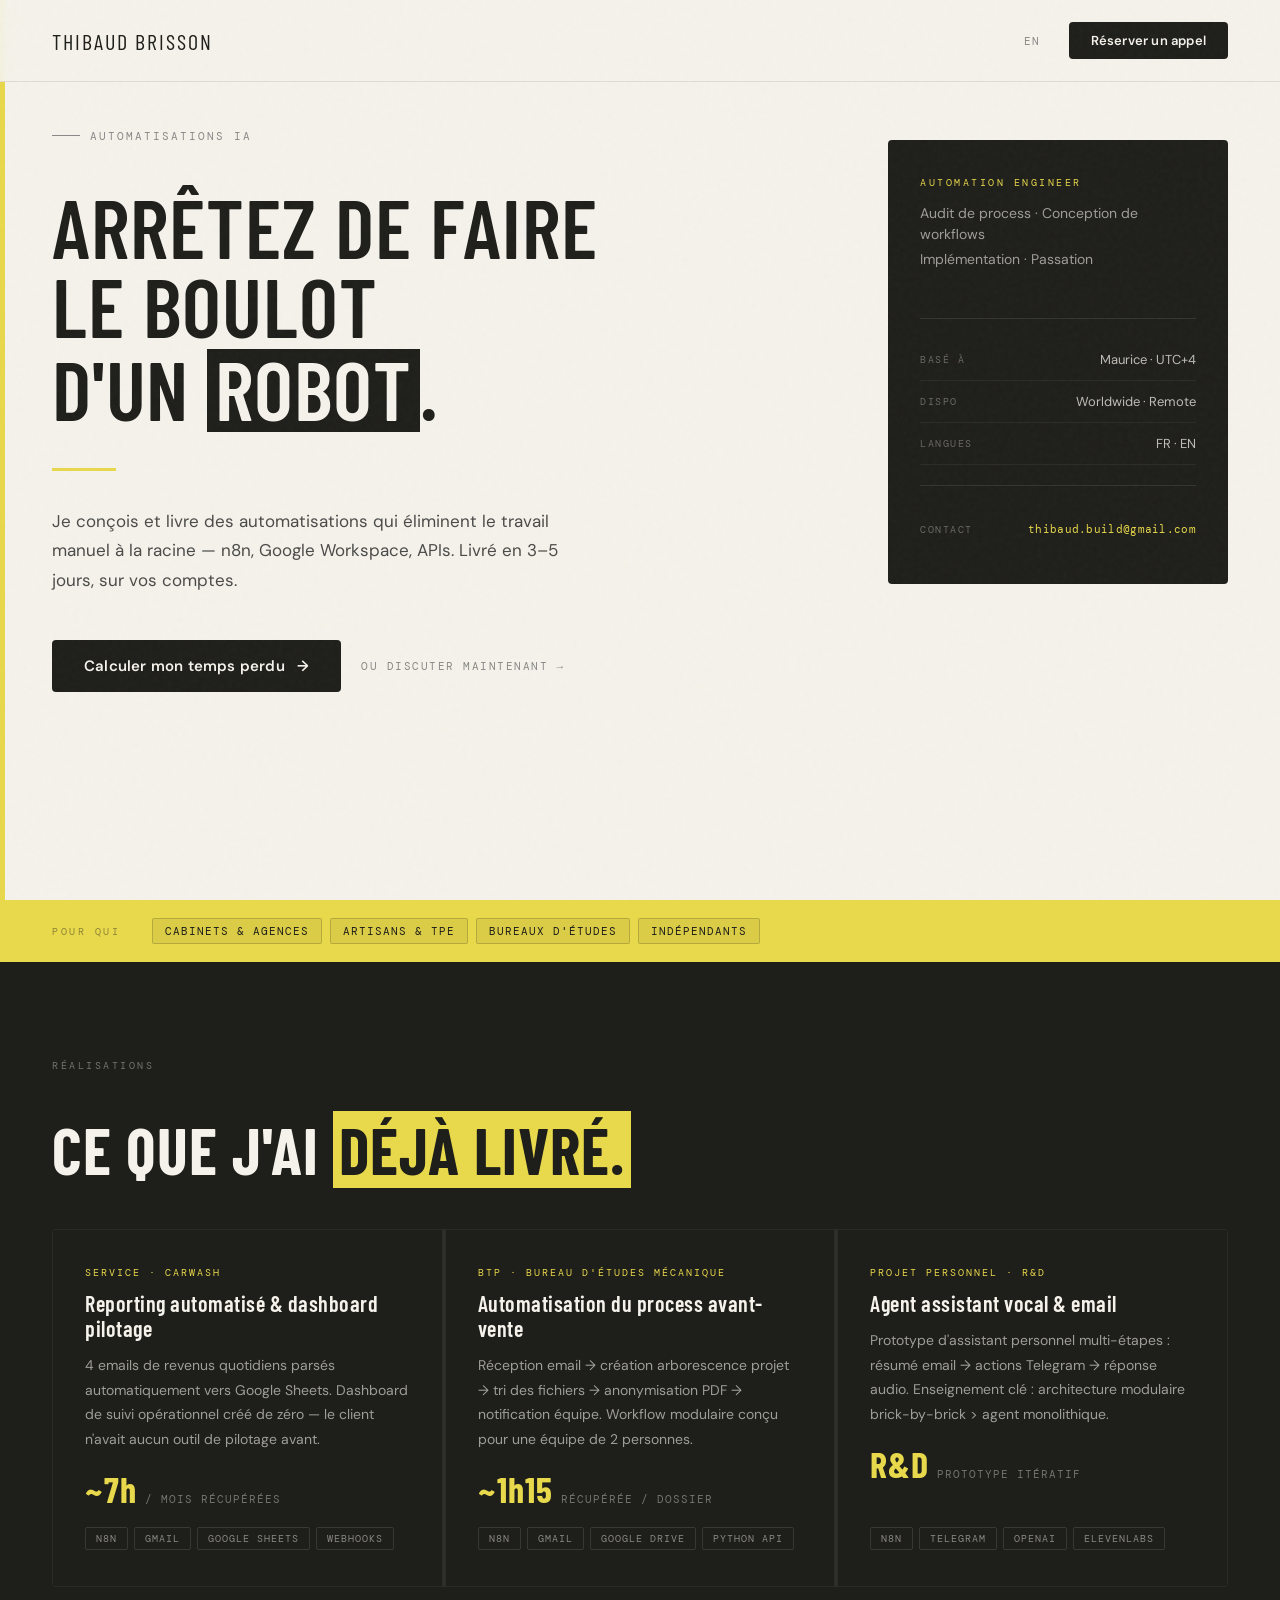
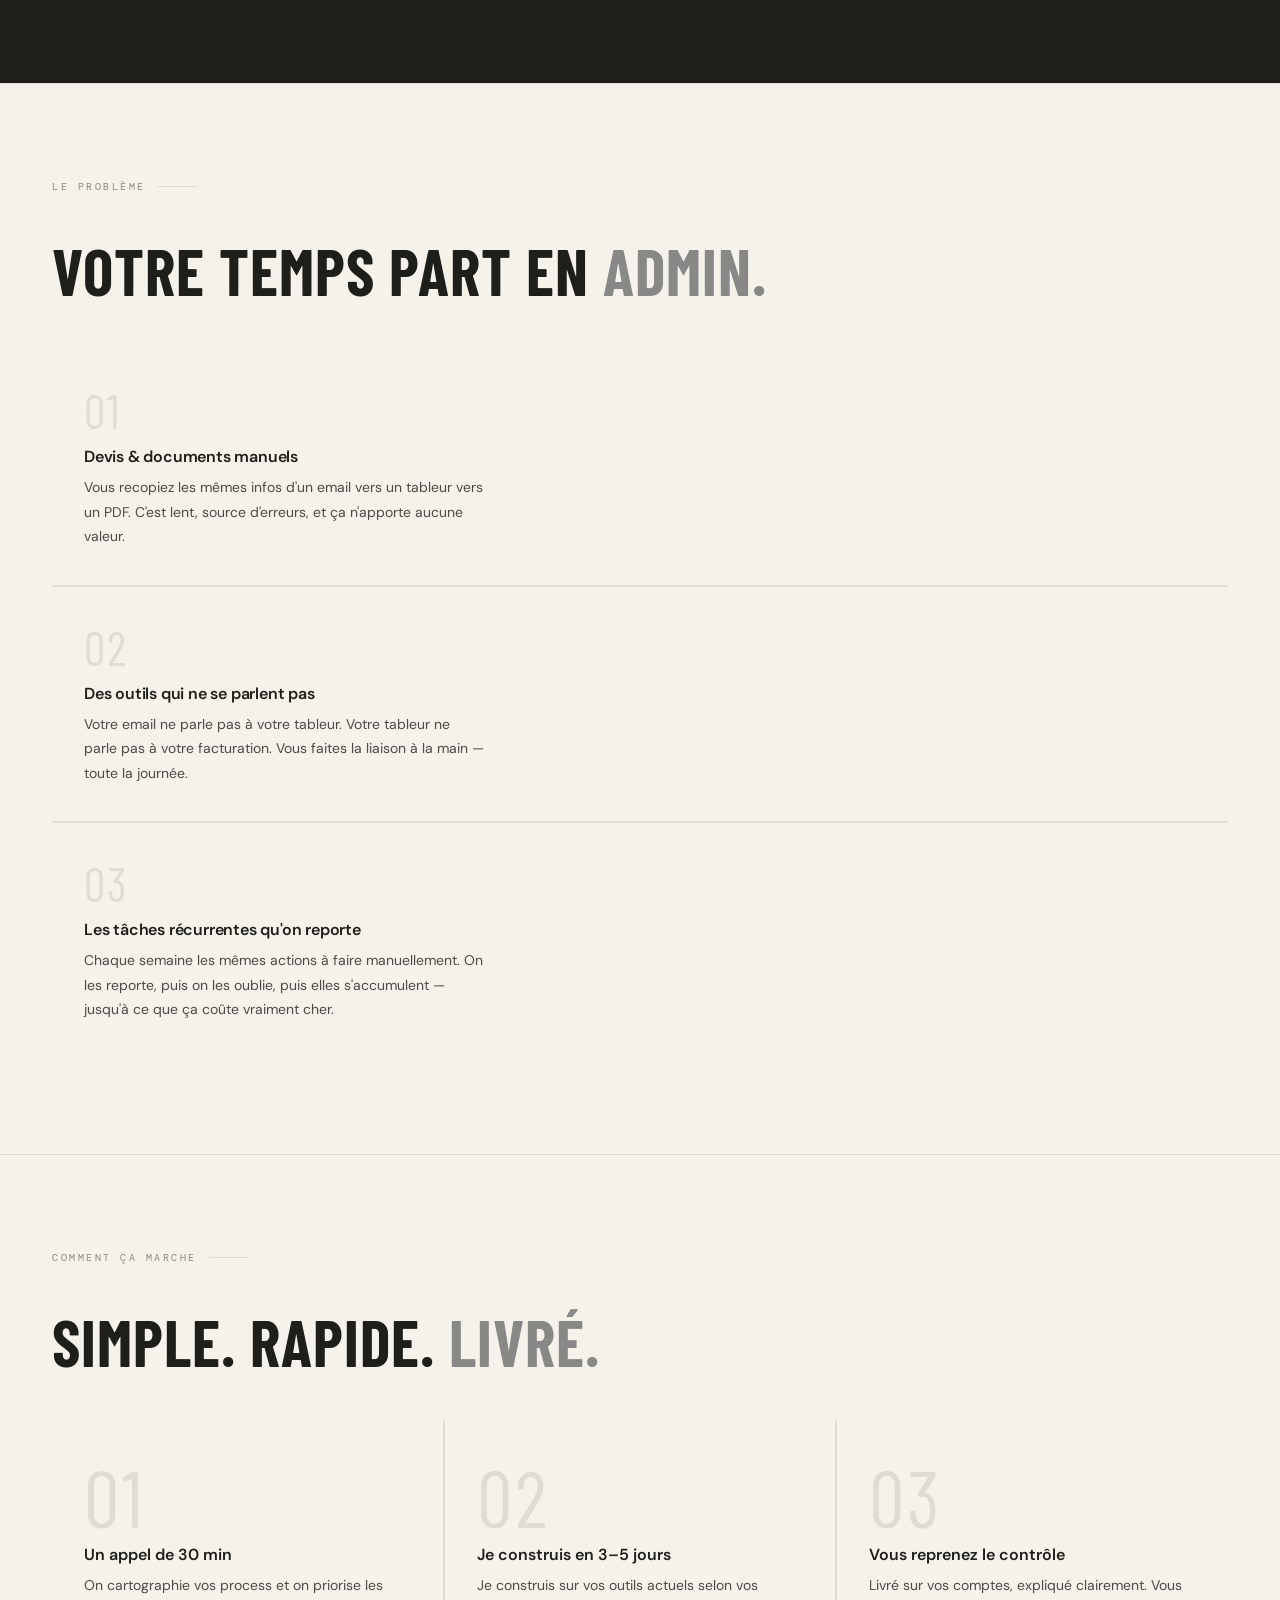
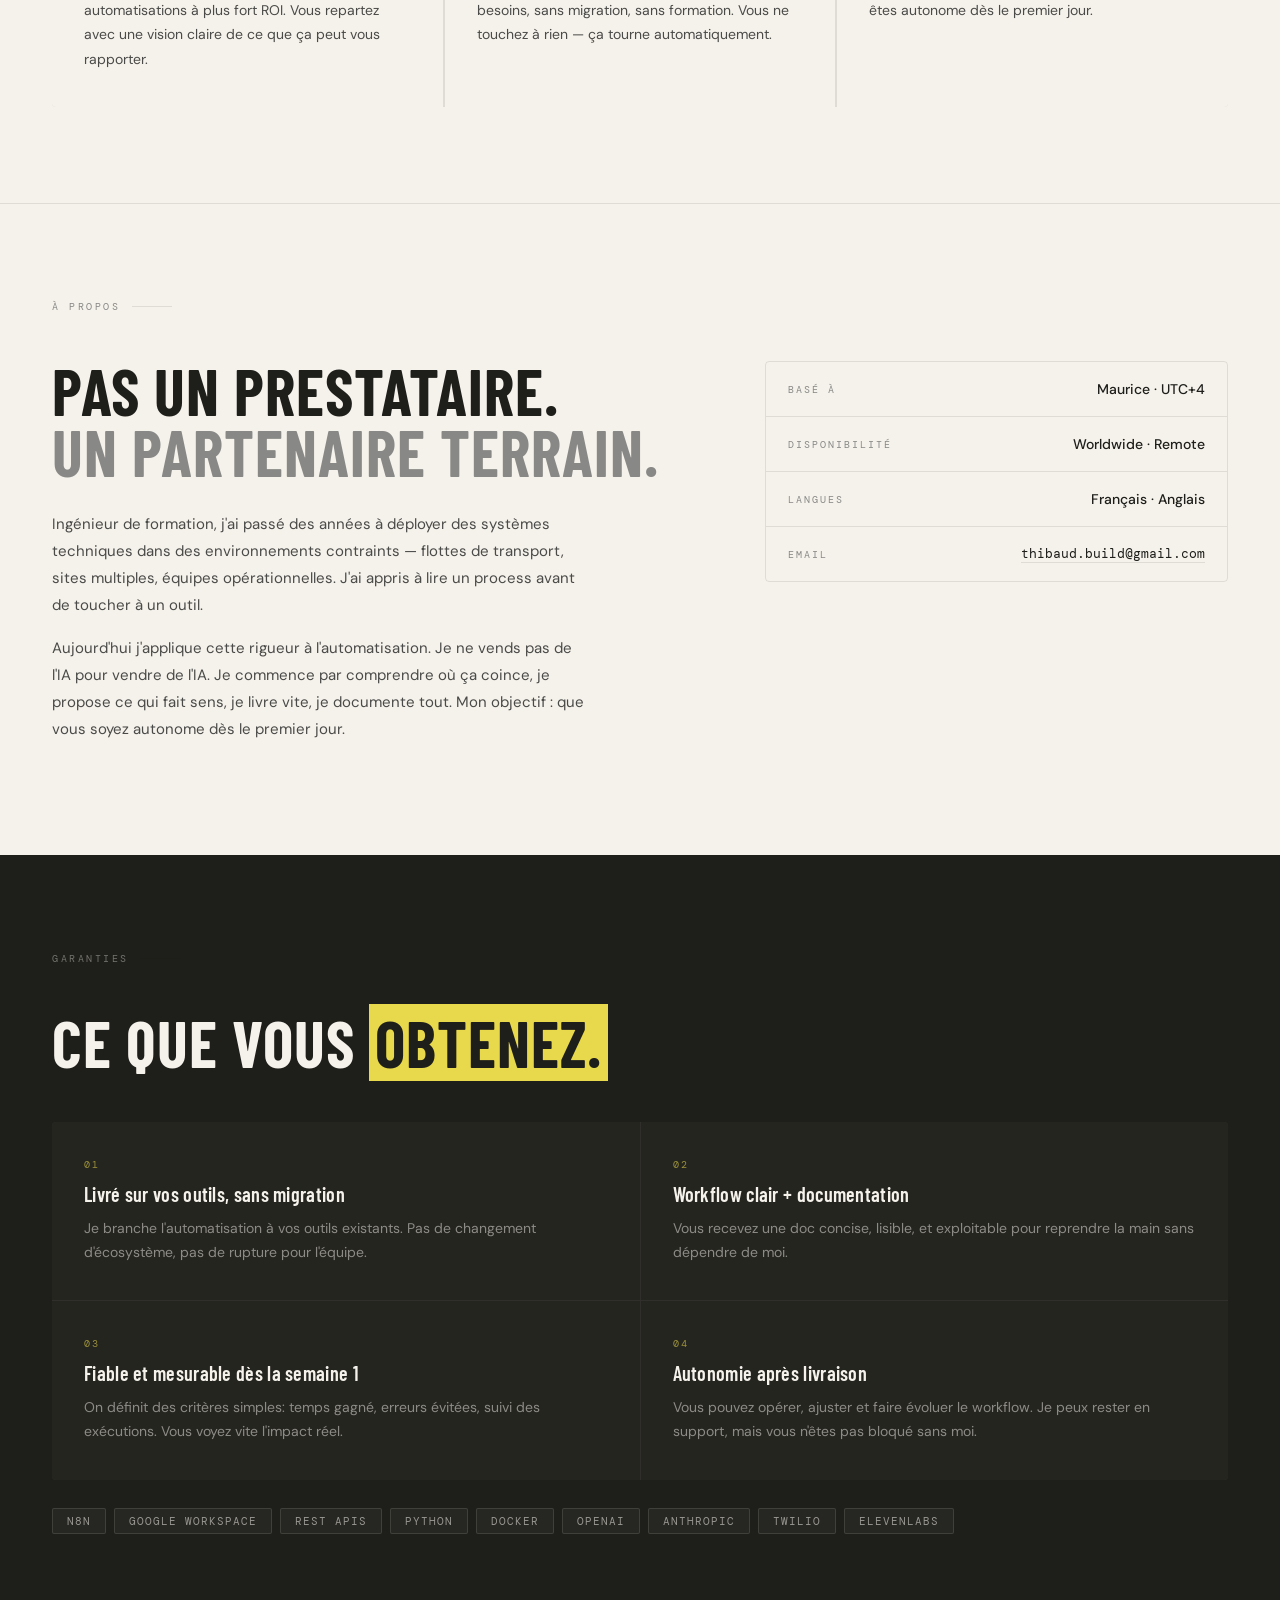
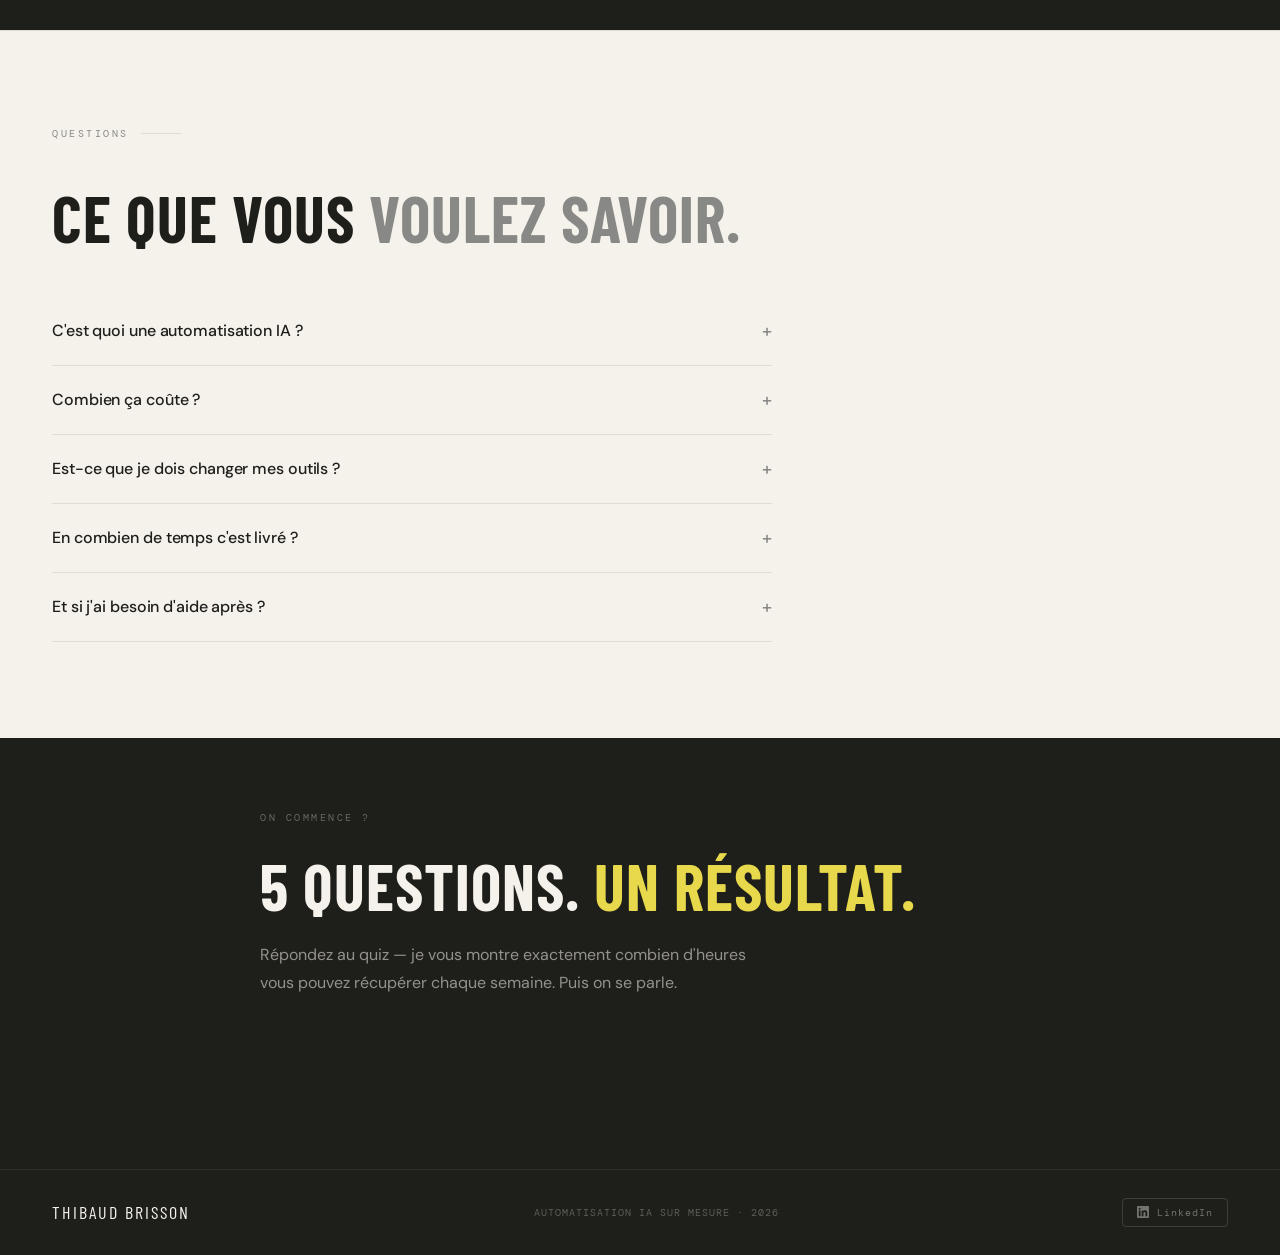
==== index.html @ d22072c7 "Add files via upload" ====
<!DOCTYPE html>
<html lang="fr">
<head>
<meta charset="UTF-8">
<meta name="viewport" content="width=device-width, initial-scale=1.0">
<title>Thibaud Brisson — Automatisation IA sur mesure</title>
<link rel="preconnect" href="https://fonts.googleapis.com">
<link rel="preconnect" href="https://fonts.gstatic.com" crossorigin>
<link href="https://fonts.googleapis.com/css2?family=Barlow+Condensed:wght@400;500;600;700;800;900&family=DM+Sans:wght@300;400;500;600&family=DM+Mono:wght@400;500&display=swap" rel="stylesheet">
<link rel="icon" type="image/svg+xml" href="data:image/svg+xml,<svg xmlns='http://www.w3.org/2000/svg' viewBox='0 0 32 32'><rect width='32' height='32' fill='%231e1e1a'/><text x='50%' y='50%' font-family='serif' font-size='13' font-weight='700' fill='%23F5F2EB' text-anchor='middle' dominant-baseline='central'>TB</text></svg>">
<link rel="stylesheet" href="styles.css">
</head>
<body>

<!-- NAV -->
<nav>
  <div class="logo">THIBAUD BRISSON</div>
  <div class="nav-right">
    <button class="lang-btn" id="langBtn" aria-label="Switch language">EN</button>
    <button class="nav-cta" id="navCta" aria-label="Réserver un appel" data-fr="Réserver un appel" data-en="Book a call">Réserver un appel</button>
  </div>
</nav>

<!-- HERO -->
<div class="hero-section">
<div class="b-bar"></div>
<section class="hero">
  <!-- Bauhaus background deco -->
  <img src="assets/handshake.png" alt="" class="handshake-deco" loading="eager" decoding="async" aria-hidden="true">


  <div class="hero-left">
    <div class="hero-tag">
      <span class="tag-line"></span>
      <span data-fr="Automatisations IA" data-en="AI Automation">Automatisations IA</span>
    </div>

    <div class="hero-headline-wrap">
      <h1 id="mainHeadline">
        <span class="hl-fr">ARRÊTEZ DE FAIRE<br>LE BOULOT<br>D'UN <span class="accent-word">ROBOT</span>.</span>
        <span class="hl-en" style="display:none">STOP DOING WHAT<br>A <span class="accent-word">ROBOT</span><br>CAN DO.</span>
      </h1>
    </div>

    <div class="hero-divider"></div>

    <p class="hero-sub" data-fr="Je conçois et livre des automatisations qui éliminent le travail manuel à la racine — n8n, Google Workspace, APIs. Livré en 3–5 jours, sur vos comptes." data-en="I design and ship automations that eliminate manual work at its root — n8n, Google Workspace, APIs. Delivered in 3–5 days, on your accounts.">
      Je conçois et livre des automatisations qui éliminent le travail manuel à la racine — n8n, Google Workspace, APIs. Livré en 3–5 jours, sur vos comptes.
    </p>

    <div class="hero-actions">
      <button class="btn-primary" id="openQuiz">
        <span data-fr="Calculer mon temps perdu" data-en="Calculate my wasted time">Calculer mon temps perdu</span>
        <span class="btn-arr">→</span>
      </button>
      <a href="https://calendly.com/thibaudbn/30min" target="_blank" rel="noopener noreferrer" class="btn-ghost" data-fr="Ou discuter maintenant →" data-en="Or discuss now →">Ou discuter maintenant →</a>
    </div>
  </div>

  <!-- Hero right — identity card -->
  <div class="hero-right">
    <div class="id-card">
      <div class="id-card-top">
        <div class="id-card-role" data-fr="Automation Engineer" data-en="Automation Engineer">Automation Engineer</div>
        <div class="id-card-summary">
          <span data-fr="Audit de process · Conception de workflows" data-en="Process audits · Workflow design">Audit de process · Conception de workflows</span>
          <span data-fr="Implémentation · Passation" data-en="Implementation · Passation">Implémentation · Passation</span>
        </div>
      </div>
      <div class="id-card-divider"></div>
      <div class="id-card-row">
        <span class="id-label" data-fr="Basé à" data-en="Based in">Basé à</span>
        <span class="id-val" data-fr="Maurice · UTC+4" data-en="Mauritius · UTC+4">Maurice · UTC+4</span>
      </div>
      <div class="id-card-row">
        <span class="id-label" data-fr="Dispo" data-en="Available">Dispo</span>
        <span class="id-val" data-fr="Worldwide · Remote" data-en="Worldwide · Remote">Worldwide · Remote</span>
      </div>
      <div class="id-card-row">
        <span class="id-label" data-fr="Langues" data-en="Languages">Langues</span>
        <span class="id-val" data-fr="FR · EN" data-en="FR · EN">FR · EN</span>
      </div>
      <div class="id-card-divider"></div>
      <div class="id-card-row id-card-row--cta">
        <span class="id-label">Contact</span>
        <a href="mailto:thibaud.build@gmail.com" class="id-email">thibaud.build@gmail.com</a>
      </div>
    </div>
  </div>
</div><!-- /.hero-section -->

<div class="strip strip-yellow reveal">
  <span class="strip-label" data-fr="Pour qui" data-en="Who is this for?">Pour qui</span>
  <div class="strip-items">
    <span class="strip-pill" data-fr="Cabinets & agences" data-en="Agencies & firms">Cabinets & agences</span>
    <span class="strip-pill" data-fr="Artisans & TPE" data-en="Tradespeople & SMBs">Artisans & TPE</span>
    <span class="strip-pill" data-fr="Bureaux d'études" data-en="Engineering studios">Bureaux d'études</span>
    <span class="strip-pill" data-fr="Indépendants" data-en="Independents">Indépendants</span>
  </div>
</div>

<!-- PROJECTS / RÉALISATIONS -->
<section class="section section-dark" id="projects">
  <div class="section-inner">
    <div class="section-label reveal" data-fr="Réalisations" data-en="Case studies">Réalisations</div>
    <h2 class="reveal" data-fr="CE QUE J'AI <em>DÉJÀ LIVRÉ.</em>" data-en="WHAT I'VE <em>ALREADY SHIPPED.</em>">CE QUE J'AI <em>DÉJÀ LIVRÉ.</em></h2>
    <div class="projects-grid reveal">

      <div class="project-card">
        <div class="project-tag" data-fr="Service · Carwash" data-en="Service · Car wash">Service · Carwash</div>
        <h3 data-fr="Reporting automatisé &amp; dashboard pilotage" data-en="Automated reporting &amp; ops dashboard">Reporting automatisé &amp; dashboard pilotage</h3>
        <p data-fr="4 emails de revenus quotidiens parsés automatiquement vers Google Sheets. Dashboard de suivi opérationnel créé de zéro — le client n'avait aucun outil de pilotage avant." data-en="4 daily revenue emails auto-parsed into Google Sheets. Operational tracking dashboard built from scratch — client had zero visibility before.">4 emails de revenus quotidiens parsés automatiquement vers Google Sheets. Dashboard de suivi opérationnel créé de zéro — le client n'avait aucun outil de pilotage avant.</p>
        <div class="project-stat">
          <span class="stat-val">~7h</span>
          <span class="stat-label" data-fr="/ mois récupérées" data-en="/ month saved">/ mois récupérées</span>
        </div>
        <div class="project-tools">
          <span>n8n</span><span>Gmail</span><span>Google Sheets</span><span>Webhooks</span>
        </div>
      </div>

      <div class="project-card">
        <div class="project-tag" data-fr="BTP · Bureau d'études mécanique" data-en="Construction · Mechanical engineering firm">BTP · Bureau d'études mécanique</div>
        <h3 data-fr="Automatisation du process avant-vente" data-en="Pre-sales pipeline automation">Automatisation du process avant-vente</h3>
        <p data-fr="Réception email → création arborescence projet → tri des fichiers → anonymisation PDF → notification équipe. Workflow modulaire conçu pour une équipe de 2 personnes." data-en="Email intake → project folder creation → file sorting → PDF anonymization → team notification. Modular workflow designed for a 2-person team.">Réception email → création arborescence projet → tri des fichiers → anonymisation PDF → notification équipe. Workflow modulaire conçu pour une équipe de 2 personnes.</p>
        <div class="project-stat">
          <span class="stat-val">~1h15</span>
          <span class="stat-label" data-fr="récupérée / dossier" data-en="saved / project file">récupérée / dossier</span>
        </div>
        <div class="project-tools">
          <span>n8n</span><span>Gmail</span><span>Google Drive</span><span>Python API</span>
        </div>
      </div>

      <div class="project-card">
        <div class="project-tag" data-fr="Projet personnel · R&D" data-en="Personal project · R&D">Projet personnel · R&D</div>
        <h3 data-fr="Agent assistant vocal &amp; email" data-en="Voice &amp; email assistant agent">Agent assistant vocal &amp; email</h3>
        <p data-fr="Prototype d'assistant personnel multi-étapes : résumé email → actions Telegram → réponse audio. Enseignement clé : architecture modulaire brick-by-brick > agent monolithique." data-en="Multi-step personal assistant prototype: email digest → Telegram actions → audio response. Key learning: modular brick-by-brick architecture > monolithic agent design.">Prototype d'assistant personnel multi-étapes : résumé email → actions Telegram → réponse audio. Enseignement clé : architecture modulaire brick-by-brick > agent monolithique.</p>
        <div class="project-stat">
          <span class="stat-val">R&D</span>
          <span class="stat-label" data-fr="prototype itératif" data-en="iterative prototype">prototype itératif</span>
        </div>
        <div class="project-tools">
          <span>n8n</span><span>Telegram</span><span>OpenAI</span><span>ElevenLabs</span>
        </div>
      </div>

    </div>
  </div>
</section>

<!-- PROBLEMS -->
<section class="section">
  <div class="section-inner">
    <div class="section-label reveal" data-fr="Le problème" data-en="The problem">Le problème</div>
    <h2 class="reveal" data-fr="VOTRE TEMPS PART EN <em>ADMIN.</em>" data-en="YOUR TIME GOES TO <em>ADMIN.</em>">VOTRE TEMPS PART EN <em>ADMIN.</em></h2>
    <div class="problems-grid reveal">
      <div class="prob">
        <div class="prob-n">01</div>
        <h3 data-fr="Devis & documents manuels" data-en="Manual quotes & documents">Devis & documents manuels</h3>
        <p data-fr="Vous recopiez les mêmes infos d'un email vers un tableur vers un PDF. C'est lent, source d'erreurs, et ça n'apporte aucune valeur." data-en="Copying the same data from email to spreadsheet to PDF. Slow, error-prone, zero added value.">Vous recopiez les mêmes infos d'un email vers un tableur vers un PDF. C'est lent, source d'erreurs, et ça n'apporte aucune valeur.</p>
      </div>
      <div class="prob">
        <div class="prob-n">02</div>
        <h3 data-fr="Des outils qui ne se parlent pas" data-en="Tools that don't talk to each other">Des outils qui ne se parlent pas</h3>
        <p data-fr="Votre email ne parle pas à votre tableur. Votre tableur ne parle pas à votre facturation. Vous faites la liaison à la main — toute la journée." data-en="Your email doesn't talk to your spreadsheet. Your spreadsheet doesn't talk to your invoicing. You're doing the linking by hand — all day long.">Votre email ne parle pas à votre tableur. Votre tableur ne parle pas à votre facturation. Vous faites la liaison à la main — toute la journée.</p>
      </div>
      <div class="prob span2">
        <div class="prob-n">03</div>
        <h3 data-fr="Les tâches récurrentes qu'on reporte" data-en="Recurring tasks that keep getting pushed back">Les tâches récurrentes qu'on reporte</h3>
        <p data-fr="Chaque semaine les mêmes actions à faire manuellement. On les reporte, puis on les oublie, puis elles s'accumulent — jusqu'à ce que ça coûte vraiment cher." data-en="Every week the same manual tasks. You push them back, then forget them, then they pile up — until it really costs you.">Chaque semaine les mêmes actions à faire manuellement. On les reporte, puis on les oublie, puis elles s'accumulent — jusqu'à ce que ça coûte vraiment cher.</p>
      </div>
    </div>
  </div>
</section>

<!-- HOW -->
<section class="section">
  <div class="section-inner">
    <div class="section-label reveal" data-fr="Comment ça marche" data-en="How it works">Comment ça marche</div>
    <h2 class="reveal" data-fr="SIMPLE. RAPIDE. <em>LIVRÉ.</em>" data-en="SIMPLE. FAST. <em>DELIVERED.</em>">SIMPLE. RAPIDE. <em>LIVRÉ.</em></h2>
    <div class="how-grid reveal">
      <div class="how-step">
        <div class="step-n">01</div>
        <h3 data-fr="Un appel de 30 min" data-en="30-min call">Un appel de 30 min</h3>
        <p data-fr="On cartographie vos process et on priorise les automatisations à plus fort ROI. Vous repartez avec une vision claire de ce que ça peut vous rapporter." data-en="We map your processes and prioritize the highest-ROI automations. You leave with a clear picture of what it can bring you.">On cartographie vos process et on priorise les automatisations à plus fort ROI. Vous repartez avec une vision claire de ce que ça peut vous rapporter.</p>
      </div>
      <div class="how-step">
        <div class="step-n">02</div>
        <h3 data-fr="Je construis en 3–5 jours" data-en="I build in 3–5 days">Je construis en 3–5 jours</h3>
        <p data-fr="Je construis sur vos outils actuels selon vos besoins, sans migration, sans formation. Vous ne touchez à rien — ça tourne automatiquement." data-en="I build on your current tools, no migration, no training. You don't touch a thing — it just runs.">Je construis sur vos outils actuels selon vos besoins, sans migration, sans formation. Vous ne touchez à rien — ça tourne automatiquement.</p>
      </div>
      <div class="how-step">
        <div class="step-n">03</div>
        <h3 data-fr="Vous reprenez le contrôle" data-en="You take back control">Vous reprenez le contrôle</h3>
        <p data-fr="Livré sur vos comptes, expliqué clairement. Vous êtes autonome dès le premier jour." data-en="Delivered to your accounts, clearly explained. You're autonomous from day one.">Livré sur vos comptes, expliqué clairement. Vous êtes autonome dès le premier jour.</p>
      </div>
    </div>
  </div>
</section>

<!-- ABOUT -->
<section class="section" id="about">
  <div class="section-inner">
    <div class="section-label reveal" data-fr="À propos" data-en="About">À propos</div>
    <div class="about-layout reveal">
      <div class="about-text">
        <h2 data-fr="PAS UN PRESTATAIRE.<br><em>UN PARTENAIRE TERRAIN.</em>" data-en="NOT A VENDOR.<br><em>A FIELD PARTNER.</em>">PAS UN PRESTATAIRE.<br><em>UN PARTENAIRE TERRAIN.</em></h2>
        <p data-fr="Ingénieur de formation, j'ai passé des années à déployer des systèmes techniques dans des environnements contraints — flottes de transport, sites multiples, équipes opérationnelles. J'ai appris à lire un process avant de toucher à un outil." data-en="Engineer by training, I spent years deploying technical systems in constrained environments — transport fleets, multi-site rollouts, operational teams. I learned to read a process before touching a tool.">Ingénieur de formation, j'ai passé des années à déployer des systèmes techniques dans des environnements contraints — flottes de transport, sites multiples, équipes opérationnelles. J'ai appris à lire un process avant de toucher à un outil.</p>
        <p data-fr="Aujourd'hui j'applique cette rigueur à l'automatisation. Je ne vends pas de l'IA pour vendre de l'IA. Je commence par comprendre où ça coince, je propose ce qui fait sens, je livre vite, je documente tout. Mon objectif : que vous soyez autonome dès le premier jour." data-en="Today I apply that same discipline to automation. I don't sell AI for the sake of AI. I start by understanding where things break down, propose what makes sense, ship fast, document everything. My goal: you're autonomous from day one.">Aujourd'hui j'applique cette rigueur à l'automatisation. Je ne vends pas de l'IA pour vendre de l'IA. Je commence par comprendre où ça coince, je propose ce qui fait sens, je livre vite, je documente tout. Mon objectif : que vous soyez autonome dès le premier jour.</p>
      </div>
      <div class="about-details">
        <div class="about-detail-item">
          <span class="about-detail-label" data-fr="Basé à" data-en="Based in">Basé à</span>
          <span class="about-detail-val" data-fr="Maurice · UTC+4" data-en="Mauritius · UTC+4">Maurice · UTC+4</span>
        </div>
        <div class="about-detail-item">
          <span class="about-detail-label" data-fr="Disponibilité" data-en="Availability">Disponibilité</span>
          <span class="about-detail-val" data-fr="Worldwide · Remote" data-en="Worldwide · Remote">Worldwide · Remote</span>
        </div>
        <div class="about-detail-item">
          <span class="about-detail-label" data-fr="Langues" data-en="Languages">Langues</span>
          <span class="about-detail-val" data-fr="Français · Anglais" data-en="French · English">Français · Anglais</span>
        </div>
        <div class="about-detail-item">
          <span class="about-detail-label">Email</span>
          <a href="mailto:thibaud.build@gmail.com" class="about-email">thibaud.build@gmail.com</a>
        </div>
      </div>
    </div>
  </div>
</section>

<!-- STACK / LOGO WALL -->
<section class="section section-dark" id="stack">
  <div class="section-inner">
    <div class="section-label reveal" data-fr="Garanties" data-en="Delivery guarantees">Garanties</div>
    <h2 class="reveal" data-fr="CE QUE VOUS <em>OBTENEZ.</em>" data-en="WHAT YOU <em>GET.</em>">CE QUE VOUS <em>OBTENEZ.</em></h2>
    <div class="approach-grid reveal">
      <div class="approach-item">
        <div class="approach-num">01</div>
        <h3 data-fr="Livré sur vos outils, sans migration" data-en="Delivered on your stack, no migration">Livré sur vos outils, sans migration</h3>
        <p data-fr="Je branche l'automatisation à vos outils existants. Pas de changement d'écosystème, pas de rupture pour l'équipe." data-en="I connect automation to your existing tools. No ecosystem switch, no disruption for your team.">Je branche l'automatisation à vos outils existants. Pas de changement d'écosystème, pas de rupture pour l'équipe.</p>
      </div>
      <div class="approach-item">
        <div class="approach-num">02</div>
        <h3 data-fr="Workflow clair + documentation" data-en="Clear workflow + documentation">Workflow clair + documentation</h3>
        <p data-fr="Vous recevez une doc concise, lisible, et exploitable pour reprendre la main sans dépendre de moi." data-en="You get concise, practical documentation so you can own and operate the workflow without depending on me.">Vous recevez une doc concise, lisible, et exploitable pour reprendre la main sans dépendre de moi.</p>
      </div>
      <div class="approach-item">
        <div class="approach-num">03</div>
        <h3 data-fr="Fiable et mesurable dès la semaine 1" data-en="Reliable and measurable from week 1">Fiable et mesurable dès la semaine 1</h3>
        <p data-fr="On définit des critères simples: temps gagné, erreurs évitées, suivi des exécutions. Vous voyez vite l'impact réel." data-en="We define simple metrics: time saved, errors avoided, run tracking. You quickly see the real impact.">On définit des critères simples: temps gagné, erreurs évitées, suivi des exécutions. Vous voyez vite l'impact réel.</p>
      </div>
      <div class="approach-item">
        <div class="approach-num">04</div>
        <h3 data-fr="Autonomie après livraison" data-en="Autonomy after delivery">Autonomie après livraison</h3>
        <p data-fr="Vous pouvez opérer, ajuster et faire évoluer le workflow. Je peux rester en support, mais vous n'êtes pas bloqué sans moi." data-en="You can run, adjust, and evolve the workflow. I can stay in support, but you're not blocked without me.">Vous pouvez opérer, ajuster et faire évoluer le workflow. Je peux rester en support, mais vous n'êtes pas bloqué sans moi.</p>
      </div>
    </div>
    <div class="stack-tools-row reveal">
      <span class="stack-tool-badge">n8n</span>
      <span class="stack-tool-badge">Google Workspace</span>
      <span class="stack-tool-badge">REST APIs</span>
      <span class="stack-tool-badge">Python</span>
      <span class="stack-tool-badge">Docker</span>
      <span class="stack-tool-badge">OpenAI</span>
      <span class="stack-tool-badge">Anthropic</span>
      <span class="stack-tool-badge">Twilio</span>
      <span class="stack-tool-badge">ElevenLabs</span>
    </div>
  </div>
</section>

<!-- FAQ -->
<section class="section">
  <div class="section-inner">
    <div class="section-label reveal" data-fr="Questions" data-en="Questions">Questions</div>
    <h2 class="reveal" data-fr="CE QUE VOUS <em>VOULEZ SAVOIR.</em>" data-en="WHAT YOU <em>WANT TO KNOW.</em>">CE QUE VOUS <em>VOULEZ SAVOIR.</em></h2>
    <div class="faq-list reveal">
      <div class="faq-item">
        <button class="faq-q"><span data-fr="C'est quoi une automatisation IA ?" data-en="What is AI automation?">C'est quoi une automatisation IA ?</span><span class="faq-icon">+</span></button>
        <div class="faq-a" data-fr="Une automatisation classique suit des règles fixes — si X alors Y. L'IA permet d'aller plus loin : lire et comprendre un email pour en extraire les infos clés, classer automatiquement une demande, générer un premier brouillon de réponse. Dans la pratique, la plupart des workflows combinent les deux — la logique no-code pour la structure, l'IA pour les tâches qui demandent de l'interprétation." data-en="Classic automation follows fixed rules — if X then Y. AI goes further: reading and understanding an email to extract key info, automatically classifying a request, drafting a first response. In practice, most workflows combine both — no-code logic for structure, AI for tasks that require interpretation.">Une automatisation classique suit des règles fixes — si X alors Y. L'IA permet d'aller plus loin : lire et comprendre un email pour en extraire les infos clés, classer automatiquement une demande, générer un premier brouillon de réponse. Dans la pratique, la plupart des workflows combinent les deux — la logique no-code pour la structure, l'IA pour les tâches qui demandent de l'interprétation.</div>
      </div>
      <div class="faq-item">
        <button class="faq-q"><span data-fr="Combien ça coûte ?" data-en="How much does it cost?">Combien ça coûte ?</span><span class="faq-icon">+</span></button>
        <div class="faq-a" data-fr="Chaque projet est différent. Une automatisation simple démarre autour de 600€ — one-shot, sans abonnement. Vous payez une fois, ça tourne tout seul sur vos propres comptes." data-en="Every project is different. A simple automation starts around €600 — one-shot, no subscription. Pay once, runs on your own accounts.">Chaque projet est différent. Une automatisation simple démarre autour de 600€ — one-shot, sans abonnement. Vous payez une fois, ça tourne tout seul sur vos propres comptes.</div>
      </div>
      <div class="faq-item">
        <button class="faq-q"><span data-fr="Est-ce que je dois changer mes outils ?" data-en="Do I need to change my tools?">Est-ce que je dois changer mes outils ?</span><span class="faq-icon">+</span></button>
        <div class="faq-a" data-fr="Non. Je m'adapte à ce que vous utilisez déjà. L'objectif c'est de connecter vos outils entre eux — pas de tout remplacer." data-en="No. I adapt to what you already use. The goal is to connect your tools — not replace everything.">Non. Je m'adapte à ce que vous utilisez déjà. L'objectif c'est de connecter vos outils entre eux — pas de tout remplacer.</div>
      </div>
      <div class="faq-item">
        <button class="faq-q"><span data-fr="En combien de temps c'est livré ?" data-en="How long does it take?">En combien de temps c'est livré ?</span><span class="faq-icon">+</span></button>
        <div class="faq-a" data-fr="3 à 5 jours ouvrés généralement, après un appel de cadrage de 30 minutes." data-en="3 to 5 business days for most projects, after a 30-minute scoping call.">3 à 5 jours ouvrés généralement, après un appel de cadrage de 30 minutes.</div>
      </div>
      <div class="faq-item">
        <button class="faq-q"><span data-fr="Et si j'ai besoin d'aide après ?" data-en="What if I need help after delivery?">Et si j'ai besoin d'aide après ?</span><span class="faq-icon">+</span></button>
        <div class="faq-a" data-fr="Tout est livré sur vos propres comptes avec une documentation claire. Si vous souhaitez une maintenance régulière ou faire évoluer le workflow, c'est possible — on en discute selon vos besoins." data-en="Everything is delivered on your own accounts with clear docs. If you want regular maintenance or want to evolve the workflow, that's possible — we'll work it out based on your needs.">Tout est livré sur vos propres comptes avec une documentation claire. Si vous souhaitez une maintenance régulière ou faire évoluer le workflow, c'est possible — on en discute selon vos besoins.</div>
      </div>
    </div>
  </div>
</section>

<!-- CTA FINAL -->
<div class="cta-section">
  <div class="cta-inner">
    <div class="cta-label reveal" data-fr="On commence ?" data-en="Ready to start?">On commence ?</div>
    <h2 class="reveal" data-fr="5 QUESTIONS. <em>UN RÉSULTAT.</em>" data-en="5 QUESTIONS. <em>ONE RESULT.</em>">5 QUESTIONS. <em>UN RÉSULTAT.</em></h2>
    <p class="reveal" data-fr="Répondez au quiz — je vous montre exactement combien d'heures vous pouvez récupérer chaque semaine. Puis on se parle." data-en="Answer the quiz — I'll show you exactly how many hours you can recover per week. Then we talk.">Répondez au quiz — je vous montre exactement combien d'heures vous pouvez récupérer chaque semaine. Puis on se parle.</p>
    <button class="btn-primary-inv reveal" id="openQuiz2">
      <span data-fr="Calculer mon temps perdu" data-en="Calculate my wasted time">Calculer mon temps perdu</span>
      <span class="btn-arr">→</span>
    </button>
  </div>
</div>

<footer>
  <div class="footer-logo">THIBAUD BRISSON</div>
  <div class="footer-copy" data-fr="AUTOMATISATION IA SUR MESURE · 2026" data-en="CUSTOM AI AUTOMATION · 2026">AUTOMATISATION IA SUR MESURE · 2026</div>
  <a href="https://www.linkedin.com/in/thibaud-brisson/" target="_blank" rel="noopener noreferrer" class="footer-linkedin">
    <svg width="12" height="12" viewBox="0 0 24 24" fill="currentColor"><path d="M20.447 20.452h-3.554v-5.569c0-1.328-.027-3.037-1.852-3.037-1.853 0-2.136 1.445-2.136 2.939v5.667H9.351V9h3.414v1.561h.046c.477-.9 1.637-1.85 3.37-1.85 3.601 0 4.267 2.37 4.267 5.455v6.286zM5.337 7.433a2.062 2.062 0 01-2.063-2.065 2.064 2.064 0 112.063 2.065zm1.782 13.019H3.555V9h3.564v11.452zM22.225 0H1.771C.792 0 0 .774 0 1.729v20.542C0 23.227.792 24 1.771 24h20.451C23.2 24 24 23.227 24 22.271V1.729C24 .774 23.2 0 22.222 0h.003z"/></svg>
    LinkedIn
  </a>
</footer>

<!-- MODAL QUIZ -->
<div class="modal-overlay" id="modalOverlay" aria-hidden="true">
  <div class="modal" id="modalBox" role="dialog" aria-modal="true" aria-labelledby="modalTitle">
    <button class="modal-close" id="closeModal" aria-label="Fermer">✕</button>

    <div class="progress-wrap" id="progressWrap">
      <div class="progress-track"><div class="progress-fill" id="progressFill"></div></div>
      <div class="progress-meta">
        <span class="progress-step" id="progressStep">01 / 05</span>
        <span class="progress-pct" id="progressPct">0%</span>
      </div>
    </div>

    <button class="modal-back" id="backBtn" aria-label="Retour">← <span data-fr="Retour" data-en="Back">Retour</span></button>

    <!-- Q1 -->
    <div class="modal-step active" data-step="0">
      <div class="modal-q" id="modalTitle" data-fr="Quel type d'activité ?" data-en="What type of business?">Quel type d'activité ?</div>
      <div class="modal-sub" data-fr="5 questions pour estimer votre potentiel d'automatisation." data-en="5 questions to estimate your automation potential.">5 questions pour estimer votre potentiel d'automatisation.</div>
      <div class="options">
        <button class="opt" data-score="3" data-time="8"><span data-fr="Cabinet, agence ou bureau d'études" data-en="Agency, firm or engineering studio">Cabinet, agence ou bureau d'études</span><span class="opt-arr">→</span></button>
        <button class="opt" data-score="3" data-time="7"><span data-fr="Artisan, commerçant ou service local" data-en="Tradesperson or local service">Artisan, commerçant ou service local</span><span class="opt-arr">→</span></button>
        <button class="opt" data-score="2" data-time="5"><span data-fr="Freelance ou indépendant" data-en="Freelancer or independent">Freelance ou indépendant</span><span class="opt-arr">→</span></button>
        <button class="opt" data-score="1" data-time="3"><span data-fr="Autre / Je découvre" data-en="Other / Just exploring">Autre / Je découvre</span><span class="opt-arr">→</span></button>
      </div>
    </div>

    <!-- Q2 -->
    <div class="modal-step" data-step="1">
      <div class="modal-q" data-fr="Où perdez-vous le plus de temps ?" data-en="Where do you lose the most time?">Où perdez-vous le plus de temps ?</div>
      <div class="modal-sub" data-fr="Ce qui vous coûte le plus chaque semaine." data-en="The tasks that cost you the most each week.">Ce qui vous coûte le plus chaque semaine.</div>
      <div class="options">
        <button class="opt" data-score="3" data-time="5"><span data-fr="Devis, factures, documents" data-en="Quotes, invoices, documents">Devis, factures, documents</span><span class="opt-arr">→</span></button>
        <button class="opt" data-score="3" data-time="4"><span data-fr="Emails et communication client" data-en="Emails and client communication">Emails et communication client</span><span class="opt-arr">→</span></button>
        <button class="opt" data-score="2" data-time="3"><span data-fr="Suivi de projets ou dossiers" data-en="Project or file tracking">Suivi de projets ou dossiers</span><span class="opt-arr">→</span></button>
        <button class="opt" data-score="2" data-time="3"><span data-fr="Relances et rappels" data-en="Follow-ups and reminders">Relances et rappels</span><span class="opt-arr">→</span></button>
      </div>
    </div>

    <!-- Q3 -->
    <div class="modal-step" data-step="2">
      <div class="modal-q" data-fr="Combien d'heures par semaine ?" data-en="How many hours per week?">Combien d'heures par semaine ?</div>
      <div class="modal-sub" data-fr="Sur ces tâches à faible valeur ajoutée." data-en="On these low-value tasks.">Sur ces tâches à faible valeur ajoutée.</div>
      <div class="options">
        <button class="opt" data-score="1" data-time="1"><span data-fr="Moins de 2h" data-en="Less than 2h">Moins de 2h</span><span class="opt-arr">→</span></button>
        <button class="opt" data-score="2" data-time="3"><span data-fr="Entre 2h et 5h" data-en="Between 2h and 5h">Entre 2h et 5h</span><span class="opt-arr">→</span></button>
        <button class="opt" data-score="3" data-time="6"><span data-fr="Entre 5h et 10h" data-en="Between 5h and 10h">Entre 5h et 10h</span><span class="opt-arr">→</span></button>
        <button class="opt" data-score="3" data-time="9"><span data-fr="Plus de 10h" data-en="More than 10h">Plus de 10h</span><span class="opt-arr">→</span></button>
      </div>
    </div>

    <!-- Q4 -->
    <div class="modal-step" data-step="3">
      <div class="modal-q" data-fr="Avez-vous déjà des outils en place ?" data-en="Do you have tools in place?">Avez-vous déjà des outils en place ?</div>
      <div class="modal-sub" data-fr="CRM, outils de gestion, tableurs..." data-en="CRM, management tools, spreadsheets...">CRM, outils de gestion, tableurs...</div>
      <div class="options">
        <button class="opt" data-score="1" data-time="0"><span data-fr="Non, on fait tout à la main" data-en="No, everything is manual">Non, on fait tout à la main</span><span class="opt-arr">→</span></button>
        <button class="opt" data-score="3" data-time="0"><span data-fr="Oui mais ils ne se parlent pas" data-en="Yes but they don't connect">Oui mais ils ne se parlent pas</span><span class="opt-arr">→</span></button>
        <button class="opt" data-score="2" data-time="0"><span data-fr="J'ai commencé à automatiser mais c'est incomplet" data-en="I've started but it's incomplete">J'ai commencé à automatiser mais c'est incomplet</span><span class="opt-arr">→</span></button>
        <button class="opt" data-score="2" data-time="0"><span data-fr="Je cherche une solution complète" data-en="I'm looking for a complete solution">Je cherche une solution complète</span><span class="opt-arr">→</span></button>
      </div>
    </div>

    <!-- Q5 -->
    <div class="modal-step" data-step="4">
      <div class="modal-q" data-fr="C'est urgent pour vous ?" data-en="Is this urgent for you?">C'est urgent pour vous ?</div>
      <div class="modal-sub" data-fr="Pour savoir comment prioriser." data-en="To know how to prioritize.">Pour savoir comment prioriser.</div>
      <div class="options">
        <button class="opt" data-score="3" data-time="0"><span data-fr="Ça me coûte de l'argent maintenant" data-en="It's costing me money now">Ça me coûte de l'argent maintenant</span><span class="opt-arr">→</span></button>
        <button class="opt" data-score="2" data-time="0"><span data-fr="Je veux régler ça ce trimestre" data-en="I want to sort this out this quarter">Je veux régler ça ce trimestre</span><span class="opt-arr">→</span></button>
        <button class="opt" data-score="1" data-time="0"><span data-fr="C'est sur mon radar, pas urgent" data-en="On my radar, not urgent">C'est sur mon radar, pas urgent</span><span class="opt-arr">→</span></button>
        <button class="opt" data-score="0" data-time="0"><span data-fr="Je me renseigne seulement" data-en="Just gathering info">Je me renseigne seulement</span><span class="opt-arr">→</span></button>
      </div>
    </div>

    <!-- LOADER -->
    <div class="text-loader" id="textLoader">
      <div class="loader-status" id="loaderStatus">—</div>
      <div class="loader-sub" data-fr="Analyse en cours" data-en="Computing">Analyse en cours</div>
      <div class="loader-dots">
        <div class="loader-dot"></div>
        <div class="loader-dot"></div>
        <div class="loader-dot"></div>
      </div>
    </div>

    <!-- RESULT -->
    <div class="result-screen" id="resultScreen">
      <div class="result-bar"></div>
      <div class="result-title" id="resultTitle"></div>
      <div class="result-time" id="resultTime"></div>
      <div class="result-desc" id="resultDesc"></div>
      <a href="https://calendly.com/thibaudbn/30min" target="_blank" rel="noopener noreferrer" class="result-cta" id="resultCta">
        <span data-fr="Réserver un appel gratuit de 30 min →" data-en="Book a free 30-min call →">Réserver un appel gratuit de 30 min →</span>
      </a>
      <button class="result-restart" id="restartBtn">
        <span data-fr="← Recommencer" data-en="← Restart">← Recommencer</span>
      </button>
    </div>
  </div>
</div>

<script src="app.js" defer></script>
</body>
</html>
---- styles.css ----
:root {
  --bg:      #F5F2EB;
  --ink:     #1e1e1a;
  --ink2:    #4a4a48;
  --ink3:    #888886;
  --surface: #FFFFFF;
  --border:  rgba(30,30,26,0.10);
  --border2: rgba(30,30,26,0.05);
  --yellow:  #E8D84B;
  --radius:  4px;
}

*, *::before, *::after { box-sizing: border-box; margin: 0; padding: 0; }
html { scroll-behavior: smooth; }

body {
  background: var(--bg);
  color: var(--ink);
  font-family: 'DM Sans', sans-serif;
  overflow-x: hidden;
  min-height: 100vh;
}

:focus-visible {
  outline: 2px solid var(--yellow);
  outline-offset: 2px;
}

/* GRAIN */
body::after {
  content: '';
  position: fixed;
  inset: 0;
  background-image: url("data:image/svg+xml,%3Csvg viewBox='0 0 200 200' xmlns='http://www.w3.org/2000/svg'%3E%3Cfilter id='n'%3E%3CfeTurbulence type='fractalNoise' baseFrequency='0.9' numOctaves='4' stitchTiles='stitch'/%3E%3C/filter%3E%3Crect width='100%25' height='100%25' filter='url(%23n)' opacity='0.03'/%3E%3C/svg%3E");
  pointer-events: none;
  z-index: 9999;
}

/* ── NAV ── */
nav {
  position: fixed;
  top: 0; left: 0; right: 0;
  display: flex;
  justify-content: space-between;
  align-items: center;
  padding: 22px 52px;
  z-index: 200;
  background: rgba(245,242,235,0.92);
  backdrop-filter: blur(12px);
  border-bottom: 1px solid var(--border);
}
.logo {
  font-family: 'Barlow Condensed', sans-serif;
  font-size: 22px;
  letter-spacing: 2px;
  color: var(--ink);
}
.nav-right { display: flex; align-items: center; gap: 28px; }
.lang-btn {
  font-family: 'DM Mono', monospace;
  font-size: 11px;
  letter-spacing: 1.5px;
  color: var(--ink3);
  background: none;
  border: none;
  cursor: pointer;
  transition: color .15s;
  text-transform: uppercase;
}
.lang-btn:hover { color: var(--ink); }
.nav-cta {
  font-family: 'DM Sans', sans-serif;
  font-size: 13px;
  font-weight: 600;
  color: var(--bg);
  background: var(--ink);
  padding: 10px 22px;
  border-radius: var(--radius);
  border: none;
  cursor: pointer;
  text-decoration: none;
  transition: background .2s;
  letter-spacing: .2px;
}
.nav-cta:hover { background: #333; }

/* ── HERO ── */
.hero {
  min-height: 100vh;
  display: grid;
  grid-template-columns: 1fr 340px;
  gap: 0;
  padding: 0 52px;
  align-items: start;
  max-width: 1400px;
  margin: 0 auto;
  position: relative;
}

.hero-left { padding-top: 120px; padding-bottom: 80px; position: relative; z-index: 1; }

.hero-tag {
  display: inline-flex;
  align-items: center;
  gap: 10px;
  font-family: 'DM Mono', monospace;
  font-size: 11px;
  letter-spacing: 2px;
  color: var(--ink3);
  text-transform: uppercase;
  margin-bottom: 44px;
  opacity: 0;
  animation: rise .5s .05s ease forwards;
}
.tag-line { width: 28px; height: 1px; background: var(--ink3); }

h1 {
  font-family: 'Barlow Condensed', sans-serif;
  font-size: clamp(52px, 6.5vw, 96px);
  font-weight: 600;
  line-height: .95;
  letter-spacing: 1px;
  color: var(--ink);
  opacity: 0;
  animation: rise .6s .1s ease forwards;
}
h1 .accent-word {
  color: var(--bg);
  background: var(--ink);
  padding: 0 8px 4px;
  display: inline-block;
  margin-top: 4px;
}
h1 .sub-word { color: var(--ink3); }

.hero-divider {
  width: 64px;
  height: 3px;
  background: var(--yellow);
  margin: 36px 0;
  opacity: 0;
  animation: rise .5s .2s ease forwards;
}

.hero-sub {
  font-size: 17px;
  color: var(--ink2);
  max-width: 520px;
  line-height: 1.75;
  font-weight: 400;
  opacity: 0;
  animation: rise .5s .25s ease forwards;
}

.hero-actions {
  display: flex;
  align-items: center;
  gap: 20px;
  margin-top: 44px;
  opacity: 0;
  animation: rise .5s .3s ease forwards;
}
.btn-primary {
  display: inline-flex;
  align-items: center;
  gap: 12px;
  background: var(--ink);
  color: var(--bg);
  padding: 16px 32px;
  border-radius: var(--radius);
  border: none;
  font-family: 'DM Sans', sans-serif;
  font-size: 15px;
  font-weight: 600;
  cursor: pointer;
  transition: all .2s;
  text-decoration: none;
  letter-spacing: .2px;
}
.btn-primary:hover { background: #222; transform: translateY(-2px); box-shadow: 0 8px 28px rgba(30,30,26,0.15); }
.btn-arr { transition: transform .2s; }
.btn-primary:hover .btn-arr { transform: translateX(4px); }
.btn-ghost {
  font-family: 'DM Mono', monospace;
  font-size: 11px;
  letter-spacing: 1.5px;
  color: var(--ink3);
  background: none;
  border: none;
  cursor: pointer;
  text-transform: uppercase;
  transition: color .2s;
  text-decoration: none;
}
.btn-ghost:hover { color: var(--ink); }

/* HANDSHAKE DECO */
.hero-section { position: relative; overflow: hidden; }
.handshake-deco {
  position: absolute;
  top: calc(47% + 20px);
  left: calc(43% - 30px);
  transform: translateY(-50%);
  width: clamp(240px, 27vw, 460px);
  height: auto;
  opacity: 0.58;
  pointer-events: none;
  z-index: 0;
  mix-blend-mode: multiply;
  filter: saturate(0.95) contrast(1.02);
}

/* TECH DECO */
.tech-deco { position: absolute; pointer-events: none; inset: 0; overflow: hidden; }
.tech-deco svg { position: absolute; }
.b-bar {
  position: absolute;
  left: 0; top: 0; bottom: 0;
  width: 5px;
  background: var(--yellow);
}

/* HERO PHOTO PANEL */
/* HERO RIGHT */
.hero-right {
  padding-top: 120px;
  padding-bottom: 80px;
  display: flex;
  flex-direction: column;
  gap: 0;
  opacity: 0;
  animation: rise .7s .4s ease forwards;
  position: relative;
  z-index: 1;
}
.bauhaus-block {
  border: 1px solid var(--border);
  background: var(--surface);
  padding: 28px;
}
.bauhaus-block + .bauhaus-block { border-top: none; }
.bauhaus-block:first-child { border-radius: var(--radius) var(--radius) 0 0; }
.bauhaus-block:last-child  { border-radius: 0 0 var(--radius) var(--radius); }
.bb-label {
  font-family: 'DM Mono', monospace;
  font-size: 10px;
  letter-spacing: 2px;
  color: var(--ink3);
  text-transform: uppercase;
  margin-bottom: 14px;
}
.bb-task {
  font-size: 14px;
  color: var(--ink2);
  margin-bottom: 6px;
  display: flex;
  justify-content: space-between;
  align-items: center;
  padding: 8px 0;
  border-bottom: 1px solid var(--border2);
}
.bb-task:last-of-type { border-bottom: none; }
.bb-before {
  font-family: 'DM Mono', monospace;
  font-size: 11px;
  color: var(--ink3);
  text-decoration: line-through;
}
.bb-total {
  background: var(--ink);
  color: var(--bg);
  padding: 14px 18px;
  display: flex;
  justify-content: space-between;
  align-items: center;
  font-size: 13px;
  font-weight: 500;
  margin-top: 14px;
  border-radius: var(--radius);
}
.bb-total-val {
  font-family: 'Barlow Condensed', sans-serif;
  font-size: 22px;
  letter-spacing: 1px;
  color: var(--yellow);
}

/* ── IDENTITY CARD (hero right) ── */
.id-card {
  background: var(--ink);
  border-radius: var(--radius);
  padding: 36px 32px;
  display: flex;
  flex-direction: column;
  gap: 0;
  height: fit-content;
  margin-top: 20px;
}
.id-card-top {
  margin-bottom: 28px;
}
.id-card-role {
  font-family: 'DM Mono', monospace;
  font-size: 10px;
  letter-spacing: 2.5px;
  color: var(--yellow);
  text-transform: uppercase;
  margin-bottom: 12px;
}
.id-card-name {
  font-family: 'Barlow Condensed', sans-serif;
  font-size: 36px;
  font-weight: 700;
  color: var(--bg);
  letter-spacing: 1px;
  line-height: 1;
}
.id-card-divider {
  height: 1px;
  background: rgba(245,242,235,0.1);
  margin: 20px 0;
}
.id-card-row {
  display: flex;
  justify-content: space-between;
  align-items: center;
  padding: 12px 0;
  border-bottom: 1px solid rgba(245,242,235,0.06);
}
.id-card-row:last-child { border-bottom: none; }
.id-card-row--cta { padding-top: 16px; }
.id-label {
  font-family: 'DM Mono', monospace;
  font-size: 10px;
  letter-spacing: 1.5px;
  color: rgba(245,242,235,0.35);
  text-transform: uppercase;
}
.id-val {
  font-family: 'DM Sans', sans-serif;
  font-size: 13px;
  color: rgba(245,242,235,0.75);
  font-weight: 400;
  text-align: right;
}
.id-email {
  font-family: 'DM Mono', monospace;
  font-size: 11px;
  color: var(--yellow);
  text-decoration: none;
  letter-spacing: .3px;
  transition: opacity .2s;
}
.id-email:hover { opacity: .7; }

/* id-card 2-line summary */
.id-card-summary {
  display: flex;
  flex-direction: column;
  gap: 4px;
  margin-top: 14px;
}
.id-card-summary span {
  font-family: 'DM Sans', sans-serif;
  font-size: 14px;
  color: rgba(245,242,235,0.6);
  font-weight: 400;
  line-height: 1.5;
}

/* id-card services list (legacy, kept for safety) */
.id-card-services {
  display: flex;
  flex-direction: column;
  gap: 8px;
  margin-top: 16px;
}
.id-card-services span {
  font-family: 'DM Mono', monospace;
  font-size: 11px;
  letter-spacing: .5px;
  color: rgba(245,242,235,0.5);
  display: flex;
  align-items: center;
  gap: 10px;
}
.id-card-services span::before {
  content: '→';
  color: var(--yellow);
  font-size: 10px;
  flex-shrink: 0;
}

/* About email link */
.about-email {
  font-family: 'DM Mono', monospace;
  font-size: 13px;
  color: var(--ink);
  text-decoration: none;
  border-bottom: 1px solid var(--border);
  transition: color .2s;
}
.about-email:hover { color: var(--ink2); }

/* ── APPROACH GRID (dark section) ── */
.approach-grid {
  display: grid;
  grid-template-columns: repeat(2, 1fr);
  gap: 1px;
  background: rgba(245,242,235,0.08);
  border-radius: var(--radius);
  overflow: hidden;
  margin-top: 40px;
}
.approach-item {
  background: #252520;
  padding: 36px 32px;
  display: flex;
  flex-direction: column;
  gap: 12px;
  transition: background .2s;
}
.approach-item:hover { background: #2a2a25; }
.approach-num {
  font-family: 'DM Mono', monospace;
  font-size: 10px;
  letter-spacing: 2px;
  color: var(--yellow);
  opacity: .6;
}
.approach-item h3 {
  font-family: 'Barlow Condensed', sans-serif;
  font-size: 20px;
  font-weight: 600;
  color: var(--bg);
  letter-spacing: .3px;
  line-height: 1.1;
}
.approach-item p {
  font-size: 14px;
  color: rgba(245,242,235,0.5);
  line-height: 1.7;
}

/* Stack tools row (under approach) */
.stack-tools-row {
  display: flex;
  flex-wrap: wrap;
  gap: 8px;
  margin-top: 28px;
}
.stack-tool-badge {
  font-family: 'DM Mono', monospace;
  font-size: 11px;
  letter-spacing: 1px;
  color: rgba(245,242,235,0.55);
  border: 1px solid rgba(245,242,235,0.12);
  border-radius: 2px;
  padding: 5px 14px;
  text-transform: uppercase;
  background: rgba(245,242,235,0.04);
}

/* ── HORIZONTAL RULE ── */
hr.section-rule {
  border: none;
  border-top: 1px solid var(--border);
  margin: 0;
}

/* ── STRIP ── */
.strip {
  padding: 18px 52px;
  background: var(--ink);
  display: flex;
  align-items: center;
  gap: 32px;
  overflow: hidden;
}
/* Yellow variant — stands out between hero (crème) and réalisations (noir) */
.strip.strip-yellow {
  background: var(--yellow);
}
.strip-label {
  font-family: 'DM Mono', monospace;
  font-size: 10px;
  letter-spacing: 2.5px;
  color: rgba(245,242,235,0.4);
  text-transform: uppercase;
  white-space: nowrap;
  flex-shrink: 0;
}
.strip-yellow .strip-label {
  color: rgba(30,30,26,0.45);
}
.strip-items { display: flex; gap: 8px; flex-wrap: wrap; }
.strip-pill {
  font-family: 'DM Mono', monospace;
  font-size: 11px;
  letter-spacing: 1px;
  color: rgba(245,242,235,0.6);
  border: 1px solid rgba(245,242,235,0.15);
  border-radius: 2px;
  padding: 5px 12px;
  text-transform: uppercase;
  white-space: nowrap;
  flex-shrink: 0;
}
.strip-yellow .strip-pill {
  color: var(--ink);
  border-color: rgba(30,30,26,0.2);
  background: rgba(30,30,26,0.06);
}

/* TOOLS TICKER */
.tools-ticker {
  padding: 18px 52px;
  background: var(--ink);
  display: flex;
  align-items: center;
  gap: 32px;
  overflow: hidden;
  border-top: 1px solid rgba(245,242,235,0.08);
}
.ticker-track {
  overflow: hidden;
  flex: 1;
}
.ticker-inner {
  display: flex;
  gap: 8px;
  animation: ticker-scroll 30s linear infinite;
  width: max-content;
}
@keyframes ticker-scroll {
  0%   { transform: translateX(0); }
  100% { transform: translateX(-50%); }
}

/* ── SECTIONS ── */
.section {
  padding: 96px 52px;
  border-top: 1px solid var(--border);
}
.section-inner { max-width: 1296px; margin: 0 auto; }

.section-label {
  font-family: 'DM Mono', monospace;
  font-size: 10px;
  letter-spacing: 2.5px;
  color: var(--ink3);
  text-transform: uppercase;
  margin-bottom: 48px;
  display: flex;
  align-items: center;
  gap: 12px;
}
.section-label::after { content: ''; flex: 1; max-width: 40px; height: 1px; background: var(--border); }

h2 {
  font-family: 'Barlow Condensed', sans-serif;
  font-size: clamp(38px, 5vw, 68px);
  letter-spacing: 1px;
  line-height: .95;
  margin-bottom: 48px;
  color: var(--ink);
}
h2 em { font-style: normal; color: var(--ink3); }

/* PROBLEMS — single column, stacked */
.problems-grid {
  display: grid;
  grid-template-columns: 1fr;
  gap: 2px;
  background: var(--border);
  border-radius: var(--radius);
  overflow: hidden;
}
.prob {
  background: var(--bg);
  padding: 36px 32px;
  transition: background .2s;
}
.prob:hover { background: var(--surface); }
.prob.span2 { grid-column: 1; }
.prob-n {
  font-family: 'Barlow Condensed', sans-serif;
  font-size: 48px;
  color: var(--border);
  line-height: 1;
  margin-bottom: 12px;
  letter-spacing: 2px;
}
.prob h3 {
  font-size: 16px;
  font-weight: 600;
  margin-bottom: 8px;
  letter-spacing: -.2px;
}
.prob p { font-size: 14px; color: var(--ink2); line-height: 1.75; max-width: 400px; }

/* HOW */
.section-yellow {
  background: var(--yellow);
}
.section-yellow .section-label {
  color: rgba(30,30,26,0.5);
}
.section-yellow h2 {
  color: var(--ink);
}
.section-yellow h2 em {
  background: var(--ink);
  color: var(--yellow);
  font-style: normal;
  padding: 0 6px;
}
.section-dark {
  background: var(--ink);
}
.section-dark .section-label {
  color: rgba(245,242,235,0.4);
}
.section-dark h2 {
  color: var(--bg);
}
.section-dark h2 em {
  background: var(--yellow);
  color: var(--ink);
  font-style: normal;
  padding: 0 6px;
}
.section-dark .tool-tag {
  color: rgba(245,242,235,0.7);
  border-color: rgba(245,242,235,0.2);
}
.how-grid {
  display: grid;
  grid-template-columns: repeat(3,1fr);
  gap: 2px;
  background: var(--border);
  border-radius: var(--radius);
  overflow: hidden;
  margin-top: 40px;
}
.how-step {
  background: var(--bg);
  padding: 36px 32px;
  position: relative;
  transition: background .2s;
}
.how-step:hover { background: var(--surface); }
.step-n {
  font-family: 'Barlow Condensed', sans-serif;
  font-size: 80px;
  color: var(--border);
  line-height: 1;
  margin-bottom: 8px;
  letter-spacing: 2px;
}
.how-step h3 { font-size: 16px; font-weight: 600; margin-bottom: 8px; color: var(--ink); }
.how-step p { font-size: 14px; color: var(--ink2); line-height: 1.75; }

/* TOOLS */
.tools-row {
  display: flex;
  flex-wrap: wrap;
  gap: 8px;
  margin-top: 0;
}
.tool-tag {
  font-family: 'DM Mono', monospace;
  font-size: 11px;
  letter-spacing: 1px;
  color: var(--ink2);
  border: 1px solid var(--border);
  border-radius: var(--radius);
  padding: 8px 14px;
  text-transform: uppercase;
  transition: all .15s;
  background: var(--surface);
}
.tool-tag:hover { border-color: var(--ink); color: var(--ink); }

/* FAQ */
.faq-list { max-width: 720px; }
.faq-item { border-bottom: 1px solid var(--border); }
.faq-q {
  width: 100%;
  background: none;
  border: none;
  color: var(--ink);
  font-family: 'DM Sans', sans-serif;
  font-size: 16px;
  font-weight: 500;
  padding: 22px 0;
  text-align: left;
  display: flex;
  justify-content: space-between;
  align-items: center;
  gap: 16px;
  cursor: pointer;
  transition: color .15s;
  letter-spacing: -.1px;
}
.faq-q:hover { color: var(--ink2); }
.faq-icon { font-size: 18px; color: var(--ink3); transition: transform .3s; flex-shrink: 0; }
.faq-item.open .faq-icon { transform: rotate(45deg); }
.faq-a {
  font-size: 14px;
  color: var(--ink2);
  line-height: 1.8;
  max-height: 0;
  overflow: hidden;
  transition: max-height .35s ease, padding .3s;
}
.faq-item.open .faq-a { max-height: 200px; padding-bottom: 22px; }

/* CTA FINAL */
.cta-section {
  padding: 72px 52px;
  border-top: 1px solid var(--border);
  background: var(--ink);
}
.cta-inner {
  max-width: 760px;
  margin: 0 auto;
}
.cta-label {
  font-family: 'DM Mono', monospace;
  font-size: 10px;
  letter-spacing: 2.5px;
  color: rgba(245,242,235,0.35);
  text-transform: uppercase;
  margin-bottom: 32px;
}
.cta-section h2 {
  color: var(--bg);
  margin-bottom: 24px;
}
.cta-section h2 em { color: var(--yellow); font-style: normal; }
.cta-section p {
  font-size: 16px;
  color: rgba(245,242,235,0.55);
  line-height: 1.75;
  margin-bottom: 44px;
  max-width: 520px;
}
.btn-primary-inv {
  display: inline-flex;
  align-items: center;
  gap: 12px;
  background: var(--bg);
  color: var(--ink);
  padding: 18px 36px;
  border-radius: var(--radius);
  border: none;
  font-family: 'DM Sans', sans-serif;
  font-size: 15px;
  font-weight: 700;
  cursor: pointer;
  transition: all .2s;
  text-decoration: none;
  letter-spacing: .2px;
}
.btn-primary-inv:hover { background: var(--yellow); transform: translateY(-2px); }
.btn-primary-inv .btn-arr { transition: transform .2s; }
.btn-primary-inv:hover .btn-arr { transform: translateX(4px); }

/* MODAL */
.modal-overlay {
  position: fixed; inset: 0;
  background: rgba(30,30,26,0.6);
  backdrop-filter: blur(6px);
  z-index: 500;
  display: flex;
  align-items: center;
  justify-content: center;
  padding: 24px;
  opacity: 0;
  pointer-events: none;
  transition: opacity .25s;
}
.modal-overlay.open { opacity: 1; pointer-events: all; }
.modal {
  background: var(--bg);
  border: 1px solid var(--border);
  border-radius: var(--radius);
  padding: 48px 52px 44px;
  max-width: 520px;
  width: 100%;
  position: relative;
  box-shadow: 0 32px 80px rgba(30,30,26,0.18);
  transform: translateY(14px);
  transition: transform .25s;
}
.modal-overlay.open .modal { transform: translateY(0); }
.modal-close {
  position: absolute; top: 20px; right: 24px;
  background: none; border: none;
  color: var(--ink3); font-size: 20px; cursor: pointer;
  transition: color .15s; line-height: 1;
}
.modal-close:hover { color: var(--ink); }

/* PROGRESS */
.progress-wrap { margin-bottom: 32px; }
.progress-track { height: 2px; background: var(--border); }
.progress-fill {
  height: 100%;
  width: 0%;
  background: var(--ink);
  transition: width .45s cubic-bezier(0.34,1.2,0.64,1);
}
.progress-fill.complete { background: var(--ink); }
.progress-meta { display: flex; justify-content: space-between; margin-top: 8px; }
.progress-step { font-family: 'DM Mono', monospace; font-size: 10px; color: var(--ink3); letter-spacing: 1px; }
.progress-pct  { font-family: 'DM Mono', monospace; font-size: 10px; color: var(--ink); }

.modal-back {
  display: none; background: none; border: none;
  color: var(--ink3); font-family: 'DM Mono', monospace;
  font-size: 10px; letter-spacing: 1.5px; text-transform: uppercase;
  margin-bottom: 20px; cursor: pointer; transition: color .15s;
}
.modal-back:hover { color: var(--ink); }
.modal-back.visible { display: inline-flex; align-items: center; gap: 6px; }

/* QUESTIONS */
.modal-step { display: none; }
.modal-step.active { display: block; animation: rise .25s ease both; }
.modal-q {
  font-family: 'Barlow Condensed', sans-serif;
  font-size: 28px;
  letter-spacing: .5px;
  line-height: 1.1;
  margin-bottom: 6px;
  color: var(--ink);
}
.modal-sub { font-size: 13px; color: var(--ink3); margin-bottom: 24px; line-height: 1.6; }
.options { display: flex; flex-direction: column; gap: 6px; }
.opt {
  background: var(--surface);
  border: 1px solid var(--border);
  border-radius: var(--radius);
  padding: 14px 18px;
  font-size: 14px;
  color: var(--ink);
  text-align: left;
  cursor: pointer;
  transition: all .15s;
  font-family: 'DM Sans', sans-serif;
  display: flex;
  align-items: center;
  justify-content: space-between;
  gap: 12px;
}
.opt:hover { border-color: var(--ink); background: var(--ink); color: var(--bg); }
.opt .opt-arr { color: var(--ink3); font-size: 13px; transition: all .15s; flex-shrink: 0; }
.opt:hover .opt-arr { color: var(--bg); transform: translateX(3px); }

/* LOADER */
.text-loader { display: none; text-align: center; padding: 44px 0; }
.text-loader.active { display: block; animation: rise .25s ease both; }
.loader-status {
  font-family: 'DM Mono', monospace;
  font-size: 12px;
  color: var(--ink);
  letter-spacing: 1px;
  min-height: 20px;
  margin-bottom: 6px;
}
.loader-sub { font-family: 'DM Mono', monospace; font-size: 10px; color: var(--ink3); letter-spacing: 2px; text-transform: uppercase; }
.loader-dots { display: inline-flex; gap: 5px; margin-top: 20px; }
.loader-dot {
  width: 4px; height: 4px; border-radius: 50%;
  background: var(--ink); opacity: .2;
  animation: dotPulse 1.2s ease-in-out infinite;
}
.loader-dot:nth-child(2) { animation-delay: .2s; }
.loader-dot:nth-child(3) { animation-delay: .4s; }
@keyframes dotPulse { 0%,100%{opacity:.2;transform:scale(1)} 50%{opacity:1;transform:scale(1.3)} }

/* RESULT */
.result-screen { display: none; }
.result-screen.active { display: block; animation: rise .35s ease both; }
.result-bar {
  height: 3px;
  background: var(--yellow);
  margin-bottom: 28px;
  border-radius: 1px;
  animation: growBar .5s ease forwards;
  transform-origin: left;
}
@keyframes growBar { from { transform: scaleX(0); } to { transform: scaleX(1); } }
.result-title {
  font-family: 'Barlow Condensed', sans-serif;
  font-size: 32px;
  letter-spacing: .5px;
  margin-bottom: 8px;
}
.result-time {
  display: inline-block;
  font-family: 'DM Mono', monospace;
  font-size: 12px;
  letter-spacing: 1.5px;
  color: var(--ink3);
  text-transform: uppercase;
  margin-bottom: 16px;
  border: 1px solid var(--border);
  padding: 6px 14px;
  border-radius: var(--radius);
}
.result-desc { font-size: 14px; color: var(--ink2); line-height: 1.8; margin-bottom: 28px; }
.result-cta {
  display: flex;
  align-items: center;
  justify-content: center;
  gap: 10px;
  padding: 16px 32px;
  border-radius: var(--radius);
  border: none;
  font-family: 'DM Sans', sans-serif;
  font-weight: 700;
  font-size: 15px;
  text-decoration: none;
  cursor: pointer;
  transition: all .2s;
  width: 100%;
  background: var(--ink);
  color: var(--bg);
  letter-spacing: .2px;
}
.result-cta:hover { background: #222; transform: translateY(-2px); box-shadow: 0 8px 28px rgba(30,30,26,0.15); }
.result-restart {
  display: block; margin: 14px auto 0;
  background: none; border: none;
  font-family: 'DM Mono', monospace;
  font-size: 10px; color: var(--ink3);
  letter-spacing: 1.5px; cursor: pointer;
  text-transform: uppercase; transition: color .15s;
}
.result-restart:hover { color: var(--ink); }

/* FOOTER */
footer {
  border-top: 1px solid rgba(245,242,235,0.08);
  padding: 28px 52px;
  background: var(--ink);
  display: flex;
  justify-content: space-between;
  align-items: center;
}
.footer-logo { font-family: 'Barlow Condensed', sans-serif; font-size: 18px; letter-spacing: 2px; color: var(--bg); }
.footer-copy { font-family: 'DM Mono', monospace; font-size: 10px; color: rgba(245,242,235,0.3); letter-spacing: 1px; }
.footer-linkedin {
  display: inline-flex;
  align-items: center;
  gap: 8px;
  font-family: 'DM Mono', monospace;
  font-size: 10px;
  letter-spacing: 1px;
  color: rgba(245,242,235,0.4);
  text-decoration: none;
  border: 1px solid rgba(245,242,235,0.15);
  border-radius: var(--radius);
  padding: 7px 14px;
  transition: color .15s, border-color .15s;
}
.footer-linkedin:hover { color: var(--bg); border-color: rgba(245,242,235,0.5); }

/* ── PROJECTS ── */
.projects-grid {
  display: grid;
  grid-template-columns: repeat(3, 1fr);
  gap: 2px;
  background: rgba(245,242,235,0.08);
  border-radius: var(--radius);
  overflow: hidden;
}
.project-card {
  background: var(--ink);
  padding: 36px 32px;
  display: flex;
  flex-direction: column;
  gap: 12px;
  transition: background .2s;
  border: 1px solid rgba(245,242,235,0.06);
}
.project-card:hover {
  background: #252520;
}
.project-tag {
  font-family: 'DM Mono', monospace;
  font-size: 10px;
  letter-spacing: 2px;
  color: var(--yellow);
  text-transform: uppercase;
}
.project-card h3 {
  font-family: 'Barlow Condensed', sans-serif;
  font-size: 22px;
  font-weight: 600;
  color: var(--bg);
  letter-spacing: .5px;
  line-height: 1.15;
}
.project-card p {
  font-size: 14px;
  color: rgba(245,242,235,0.6);
  line-height: 1.75;
}
.project-stat {
  display: flex;
  align-items: baseline;
  gap: 8px;
  margin-top: 8px;
}
.stat-val {
  font-family: 'Barlow Condensed', sans-serif;
  font-size: 36px;
  font-weight: 700;
  color: var(--yellow);
  letter-spacing: 1px;
  line-height: 1;
}
.stat-label {
  font-family: 'DM Mono', monospace;
  font-size: 11px;
  color: rgba(245,242,235,0.4);
  letter-spacing: 1px;
  text-transform: uppercase;
}
.project-tools {
  display: flex;
  flex-wrap: wrap;
  gap: 6px;
  margin-top: auto;
  padding-top: 8px;
}
.project-tools span {
  font-family: 'DM Mono', monospace;
  font-size: 10px;
  letter-spacing: 1px;
  color: rgba(245,242,235,0.5);
  border: 1px solid rgba(245,242,235,0.12);
  border-radius: 2px;
  padding: 4px 10px;
  text-transform: uppercase;
}

/* ── ABOUT ── */
.about-layout {
  display: grid;
  grid-template-columns: 1.4fr 1fr;
  gap: 64px;
  align-items: start;
}
.about-text h2 {
  margin-bottom: 28px;
}
.about-text p {
  font-size: 15px;
  color: var(--ink2);
  line-height: 1.8;
  margin-bottom: 16px;
  max-width: 540px;
}
.about-credo {
  font-family: 'DM Mono', monospace;
  font-size: 12px !important;
  letter-spacing: .5px;
  color: var(--ink) !important;
  background: var(--yellow);
  padding: 14px 18px;
  border-radius: var(--radius);
  margin-top: 12px;
  line-height: 1.7 !important;
}
.about-details {
  display: flex;
  flex-direction: column;
  gap: 0;
  border: 1px solid var(--border);
  border-radius: var(--radius);
  overflow: hidden;
}
.about-detail-item {
  display: flex;
  justify-content: space-between;
  align-items: center;
  padding: 18px 22px;
  border-bottom: 1px solid var(--border);
}
.about-detail-item:last-child {
  border-bottom: none;
}
.about-detail-label {
  font-family: 'DM Mono', monospace;
  font-size: 10px;
  letter-spacing: 2px;
  color: var(--ink3);
  text-transform: uppercase;
}
.about-detail-val {
  font-size: 14px;
  color: var(--ink);
  font-weight: 500;
}

/* ── STACK / LOGO WALL ── */
.stack-grid {
  display: grid;
  grid-template-columns: repeat(3, 1fr);
  gap: 1px;
  background: var(--border);
  border: 1px solid var(--border);
  border-radius: var(--radius);
  overflow: hidden;
  margin-top: 40px;
}
.stack-item {
  background: var(--surface);
  padding: 28px 28px;
  display: flex;
  flex-direction: column;
  gap: 6px;
  transition: background .2s;
}
.stack-item:hover {
  background: #f8f6ef;
}
.stack-tool-name {
  font-family: 'Barlow Condensed', sans-serif;
  font-size: 20px;
  font-weight: 600;
  letter-spacing: .5px;
  color: var(--ink);
}
.stack-tool-cat {
  font-family: 'DM Mono', monospace;
  font-size: 11px;
  letter-spacing: .5px;
  color: var(--ink3);
}

/* UTILS */
@keyframes rise { from{opacity:0;transform:translateY(12px)} to{opacity:1;transform:translateY(0)} }
.reveal { opacity: 0; transform: translateY(18px); transition: all .55s ease; }
.reveal.visible { opacity: 1; transform: translateY(0); }

@media (prefers-reduced-motion: reduce) {
  html { scroll-behavior: auto; }
  *, *::before, *::after { animation: none !important; transition: none !important; }
  .reveal { opacity: 1; transform: none; }
}

/* MOBILE */
@media (max-width: 900px) {
  nav { padding: 16px 24px; }
  .hero { grid-template-columns: 1fr; padding: 0 24px; }
  .hero-right { display: none; }
  .hero-left { padding-top: 72px; padding-bottom: 32px; }
  .handshake-deco {
    width: 155px;
    left: auto;
    right: -18px;
    top: 34%;
    transform: none;
    opacity: 0.48;
  }
  .strip { padding: 14px 24px; gap: 14px; }
  .section { padding: 48px 24px; }
  .cta-section { padding: 60px 24px; }
  .problems-grid { grid-template-columns: 1fr; }
  .prob.span2 { grid-column: 1; }
  .how-grid { grid-template-columns: 1fr; }
  .projects-grid { grid-template-columns: 1fr; }
  .about-layout { grid-template-columns: 1fr; gap: 32px; }
  .stack-grid { grid-template-columns: repeat(2, 1fr); }
  .approach-grid { grid-template-columns: 1fr; }
  h1 { font-size: clamp(48px, 14vw, 80px); }
  h2 { font-size: clamp(34px, 8vw, 52px); }
  .modal { padding: 36px 24px 32px; margin: 16px; }
  footer { padding: 22px 24px; flex-direction: column; gap: 8px; text-align: center; }
}
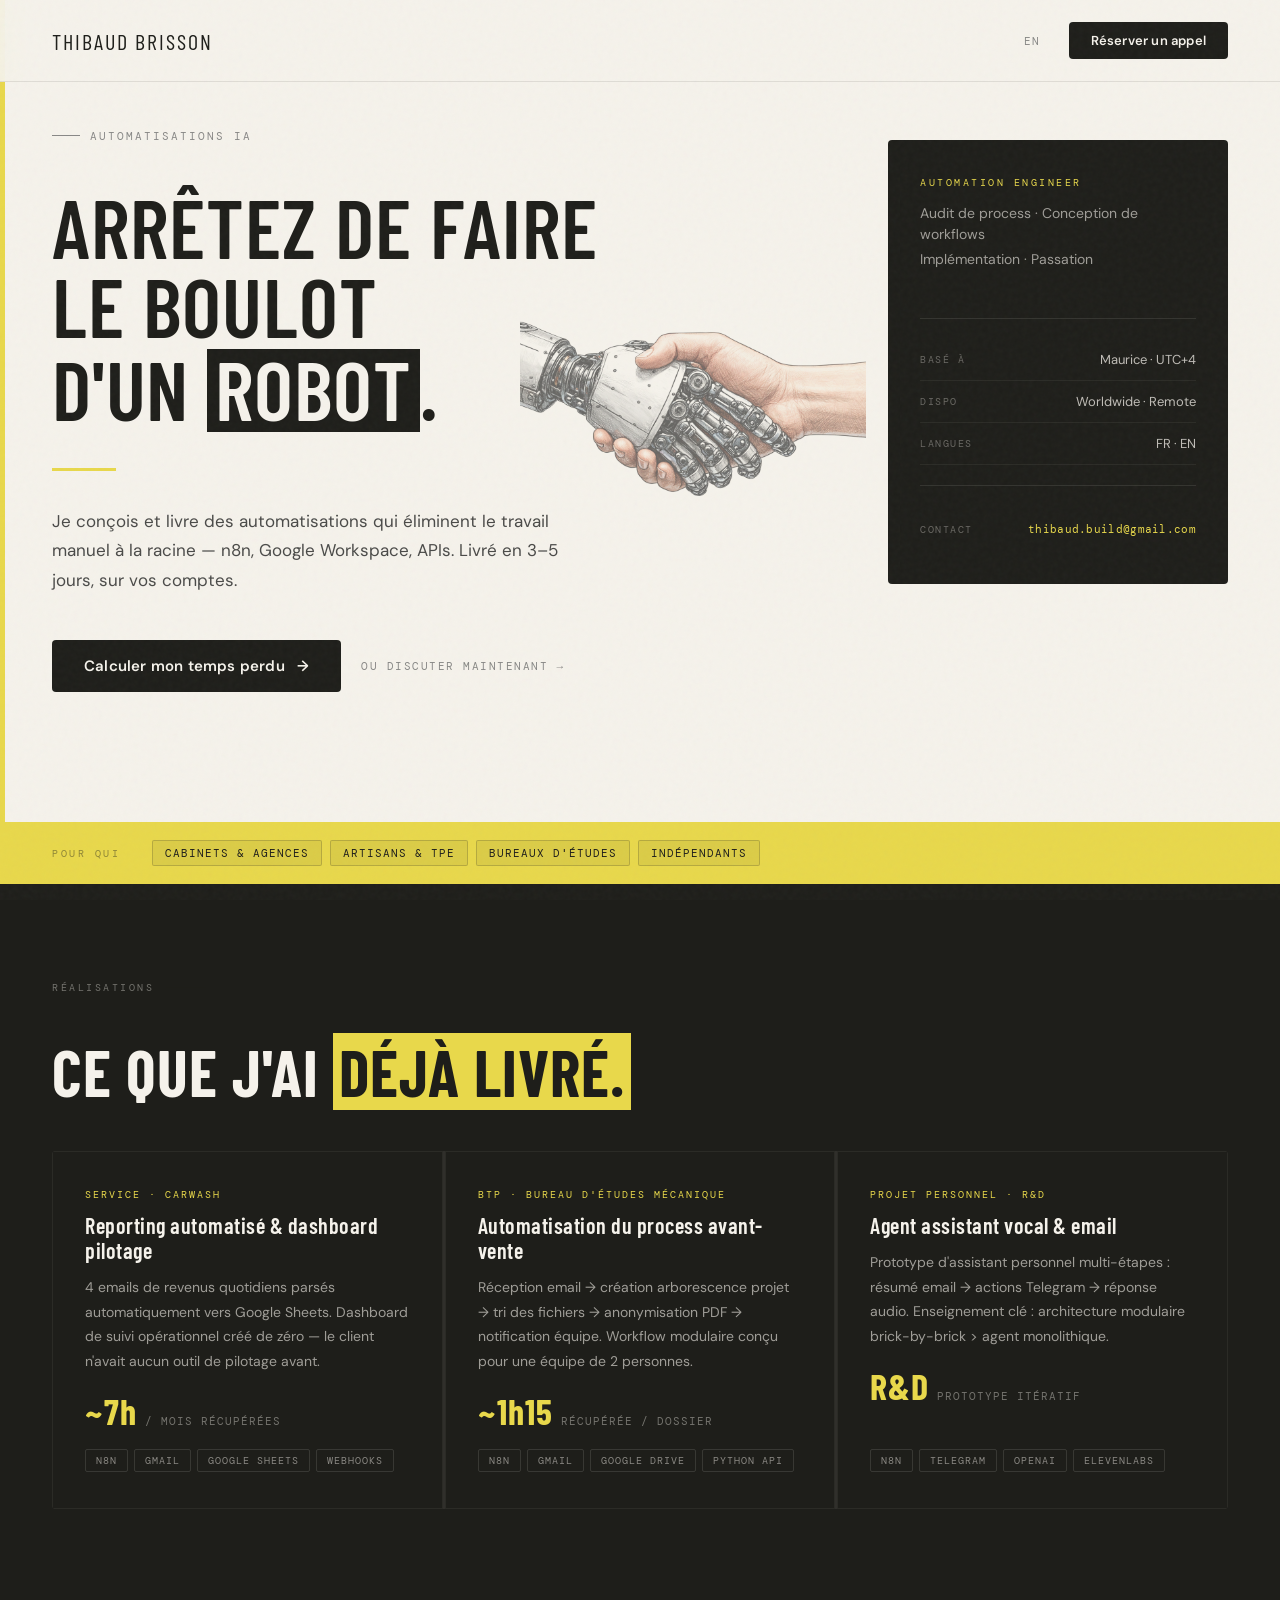
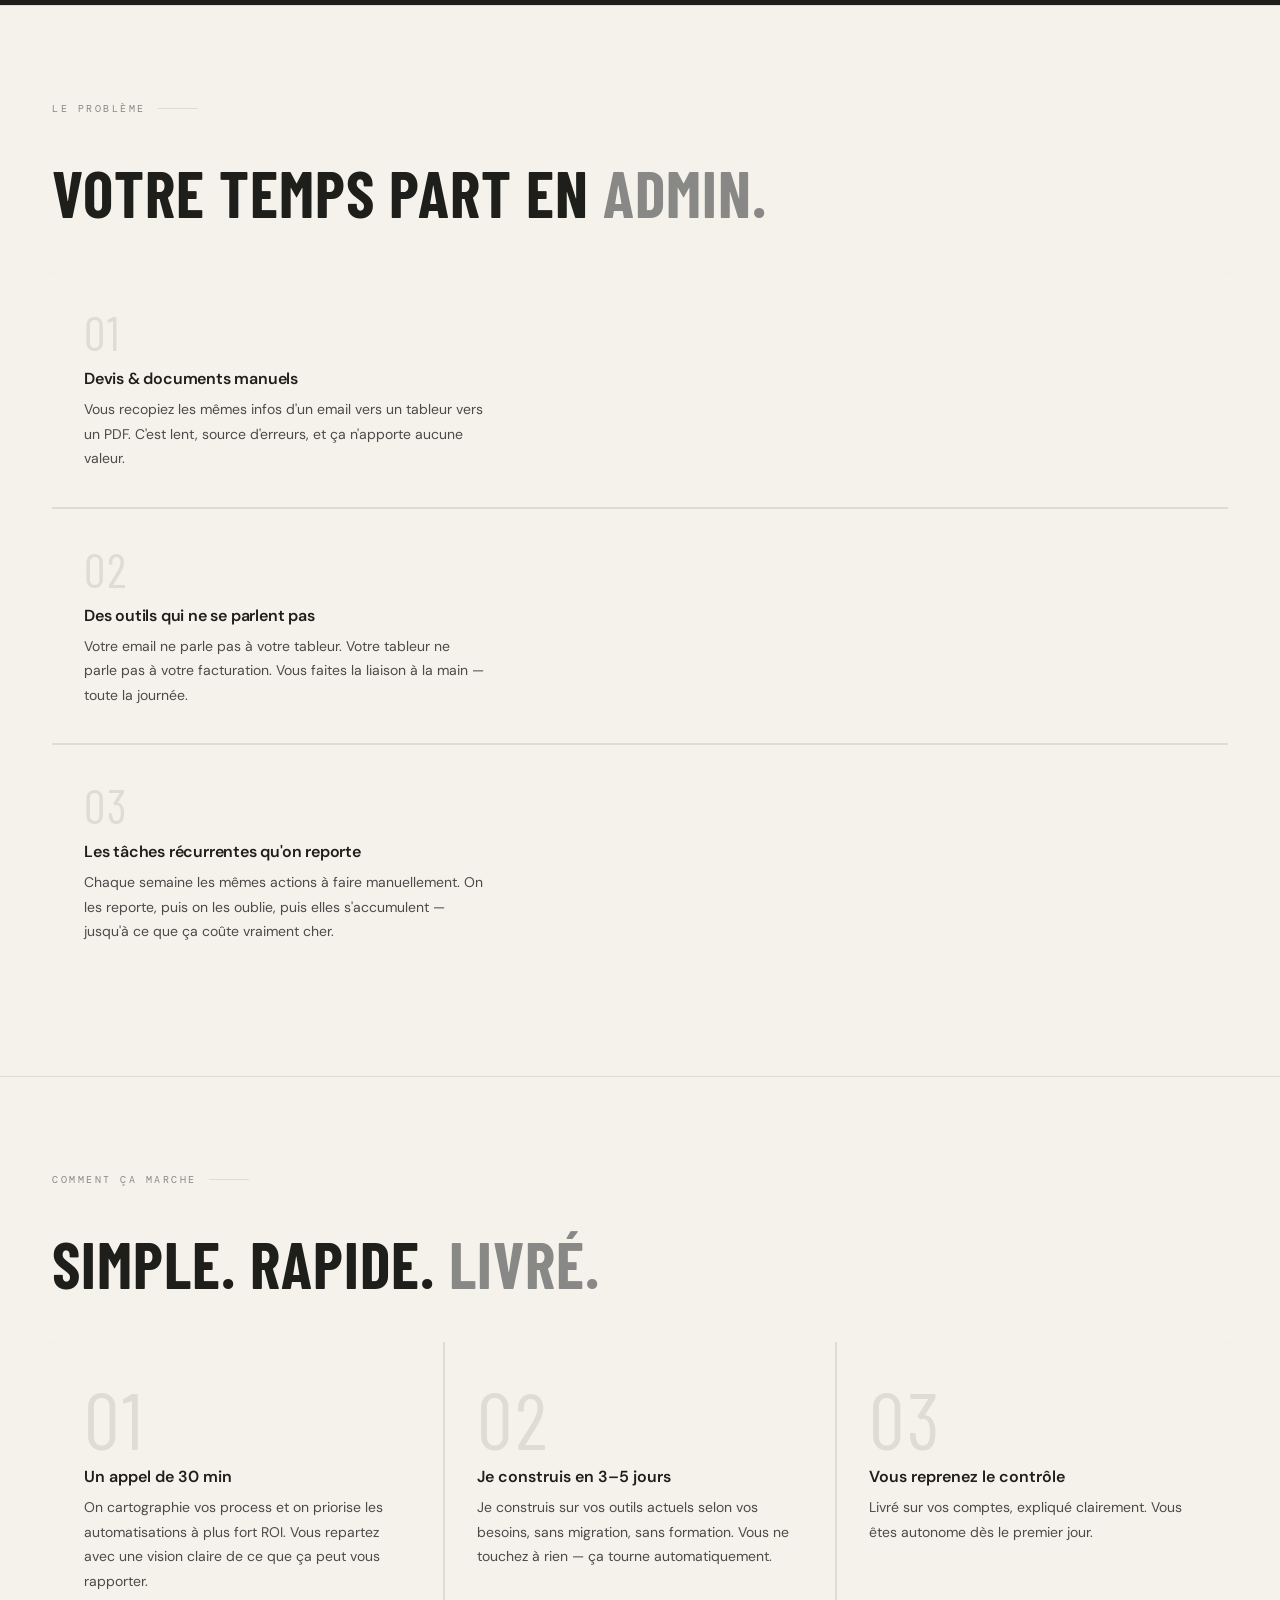
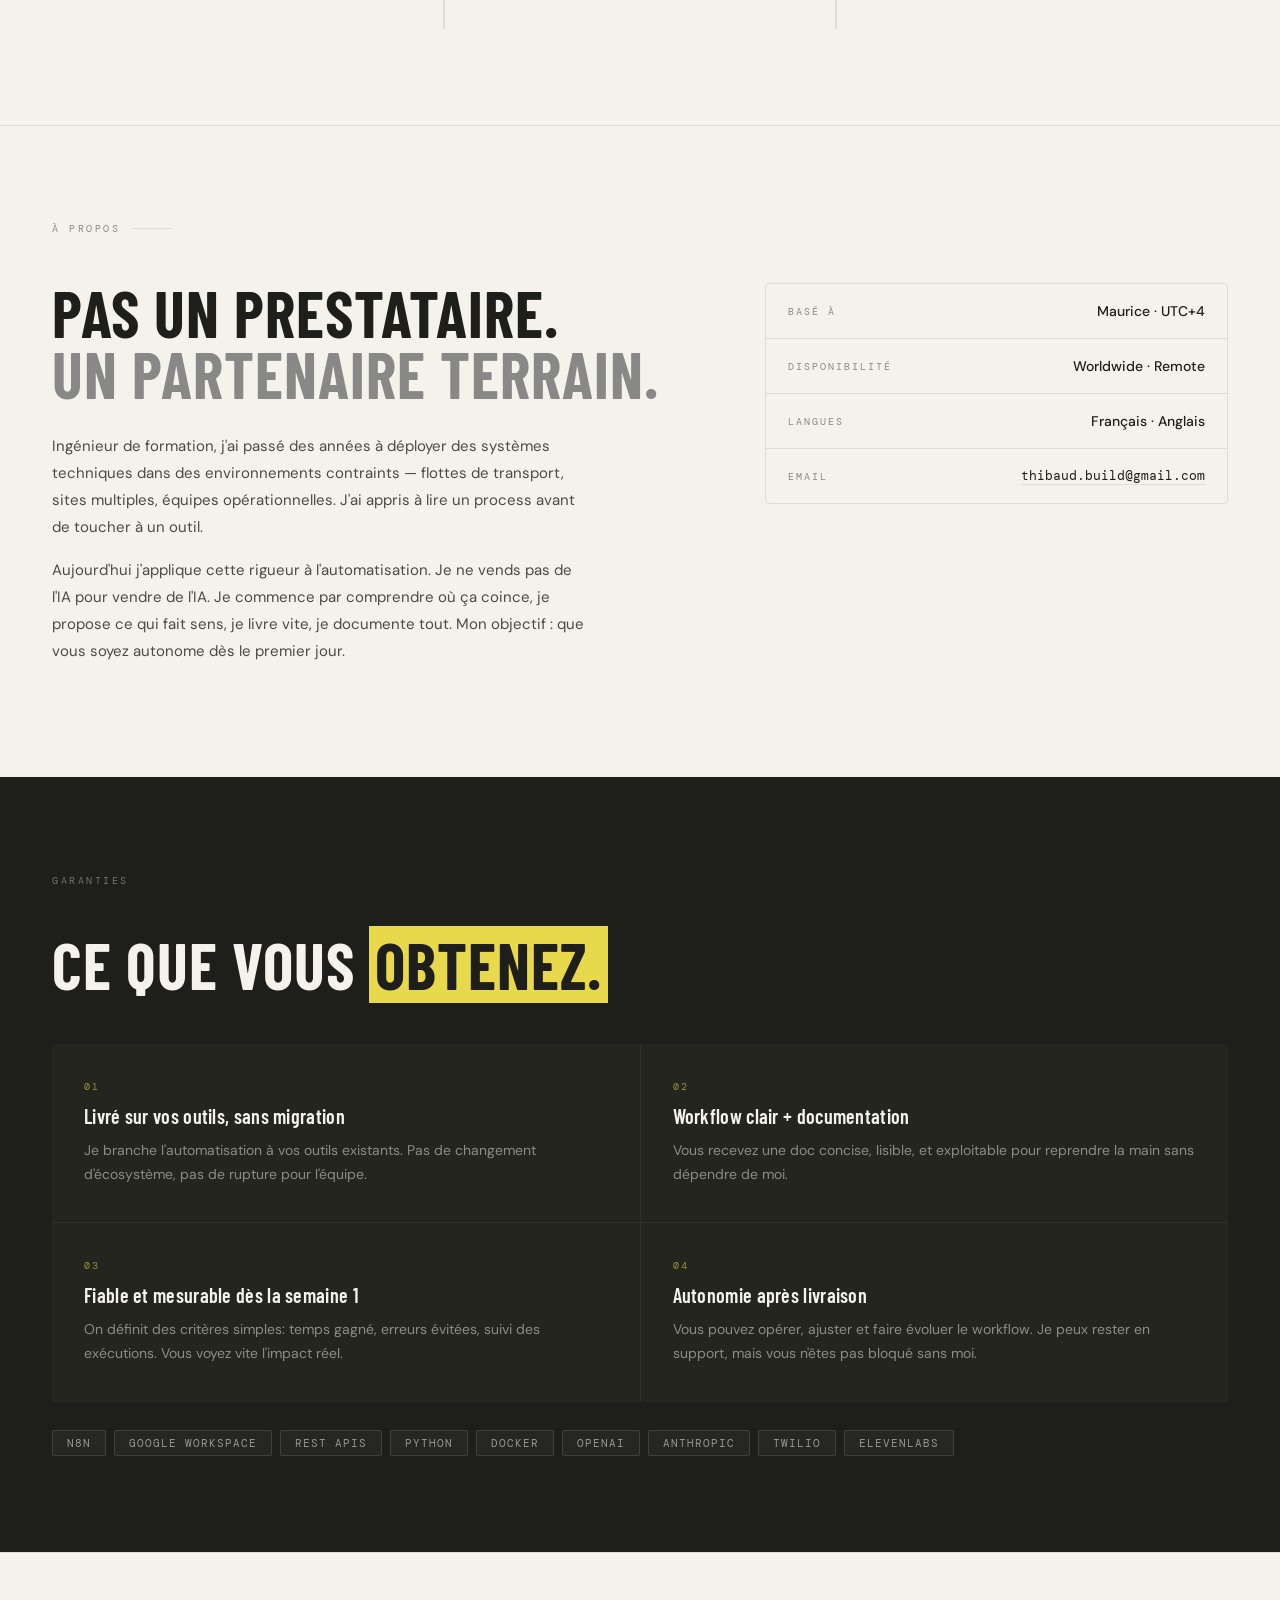
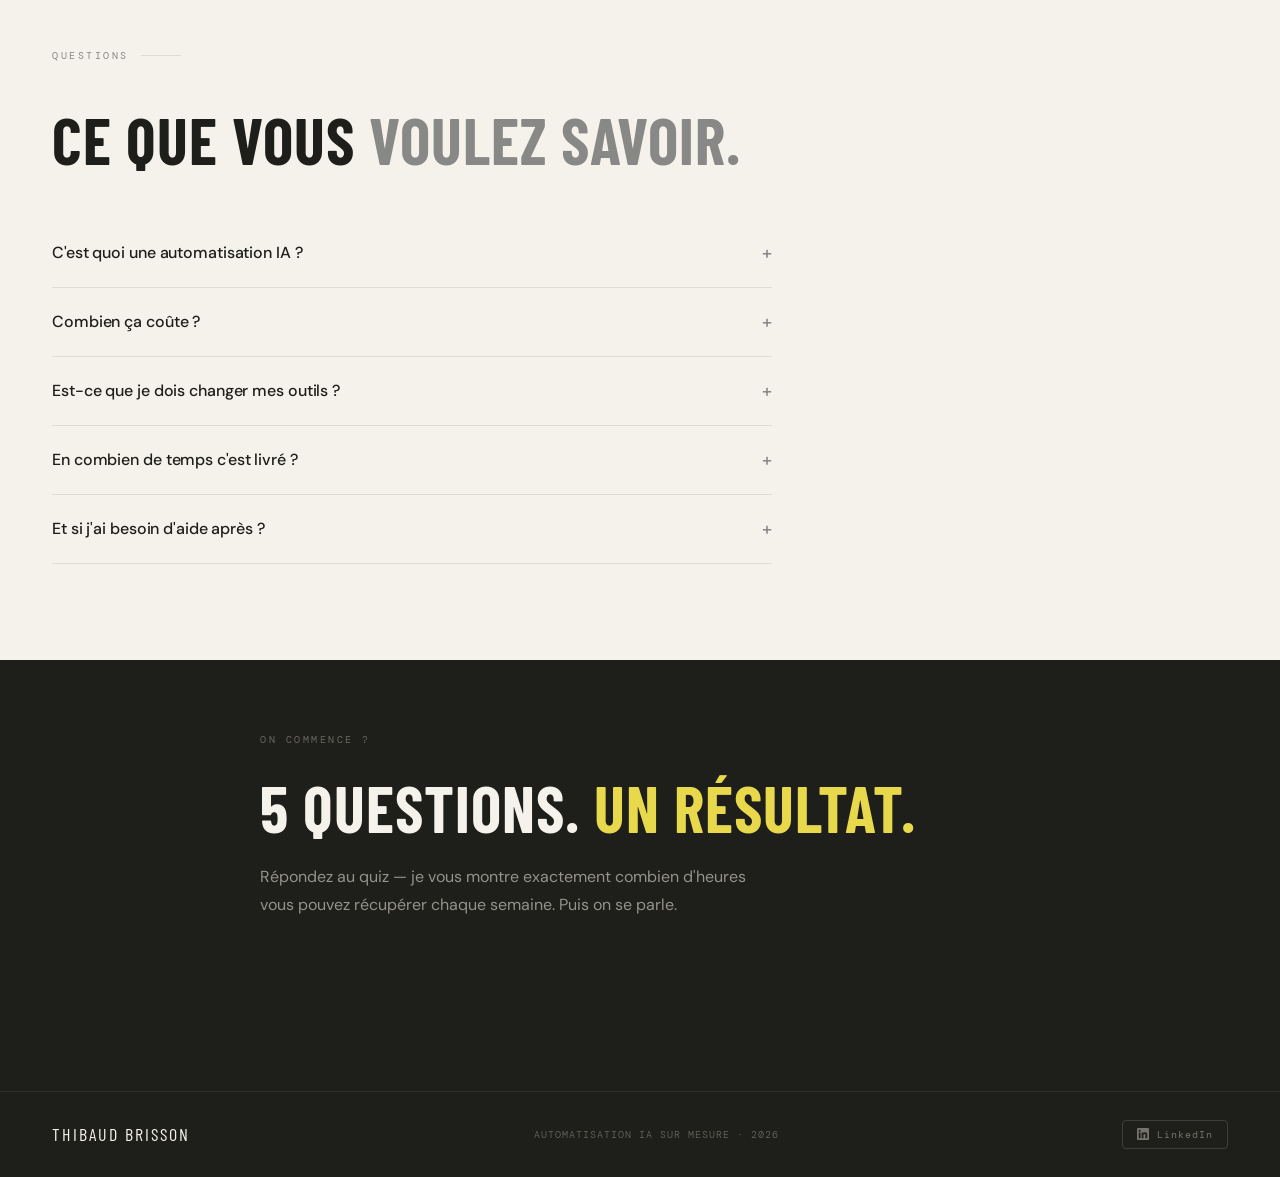
==== commit 3917e280: "Add files via upload" ====
--- a/index.html
+++ b/index.html
@@ -26,7 +26,7 @@
 <div class="b-bar"></div>
 <section class="hero">
   <!-- Bauhaus background deco -->
-  <img src="assets/handshake.png" alt="" class="handshake-deco" loading="eager" decoding="async" aria-hidden="true">
+  <img src="handshake.png" alt="" class="handshake-deco" loading="eager" decoding="async" aria-hidden="true">
 
 
   <div class="hero-left">
--- a/styles.css
+++ b/styles.css
@@ -86,10 +86,11 @@
 
 /* ── HERO ── */
 .hero {
-  min-height: 100vh;
+  min-height: clamp(640px, calc(100vh - 78px), 880px);
   display: grid;
   grid-template-columns: 1fr 340px;
   gap: 0;
+  column-gap: 48px;
   padding: 0 52px;
   align-items: start;
   max-width: 1400px;
@@ -97,7 +98,7 @@
   position: relative;
 }
 
-.hero-left { padding-top: 120px; padding-bottom: 80px; position: relative; z-index: 1; }
+.hero-left { padding-top: 120px; padding-bottom: 80px; position: relative; z-index: 1; max-width: 760px; }
 
 .hero-tag {
   display: inline-flex;
@@ -232,6 +233,7 @@
   animation: rise .7s .4s ease forwards;
   position: relative;
   z-index: 1;
+  justify-self: end;
 }
 .bauhaus-block {
   border: 1px solid var(--border);
@@ -1155,10 +1157,46 @@
   .reveal { opacity: 1; transform: none; }
 }
 
+/* WIDE DESKTOP */
+@media (min-width: 1600px) {
+  .hero {
+    max-width: 1540px;
+    padding: 0 64px;
+    column-gap: 56px;
+  }
+  .handshake-deco {
+    width: clamp(260px, 23vw, 430px);
+    left: calc(43% - 46px);
+  }
+}
+
+/* TABLETTE / PETIT DESKTOP */
+@media (max-width: 1200px) and (min-width: 901px) {
+  nav { padding: 18px 34px; }
+  .hero {
+    grid-template-columns: minmax(0, 1fr) 300px;
+    padding: 0 34px;
+    column-gap: 32px;
+    min-height: clamp(620px, calc(100vh - 74px), 820px);
+  }
+  .hero-left { padding-top: 104px; padding-bottom: 56px; }
+  h1 { font-size: clamp(48px, 6vw, 78px); }
+  .hero-sub { font-size: 16px; max-width: 500px; }
+  .hero-actions { gap: 14px; }
+  .btn-primary { padding: 14px 24px; }
+  .handshake-deco {
+    width: clamp(180px, 23vw, 300px);
+    left: calc(44% - 92px);
+    top: calc(46% + 18px);
+    opacity: 0.5;
+  }
+  .id-card { padding: 30px 24px; }
+}
+
 /* MOBILE */
 @media (max-width: 900px) {
   nav { padding: 16px 24px; }
-  .hero { grid-template-columns: 1fr; padding: 0 24px; }
+  .hero { grid-template-columns: 1fr; padding: 0 24px; min-height: auto; }
   .hero-right { display: none; }
   .hero-left { padding-top: 72px; padding-bottom: 32px; }
   .handshake-deco {
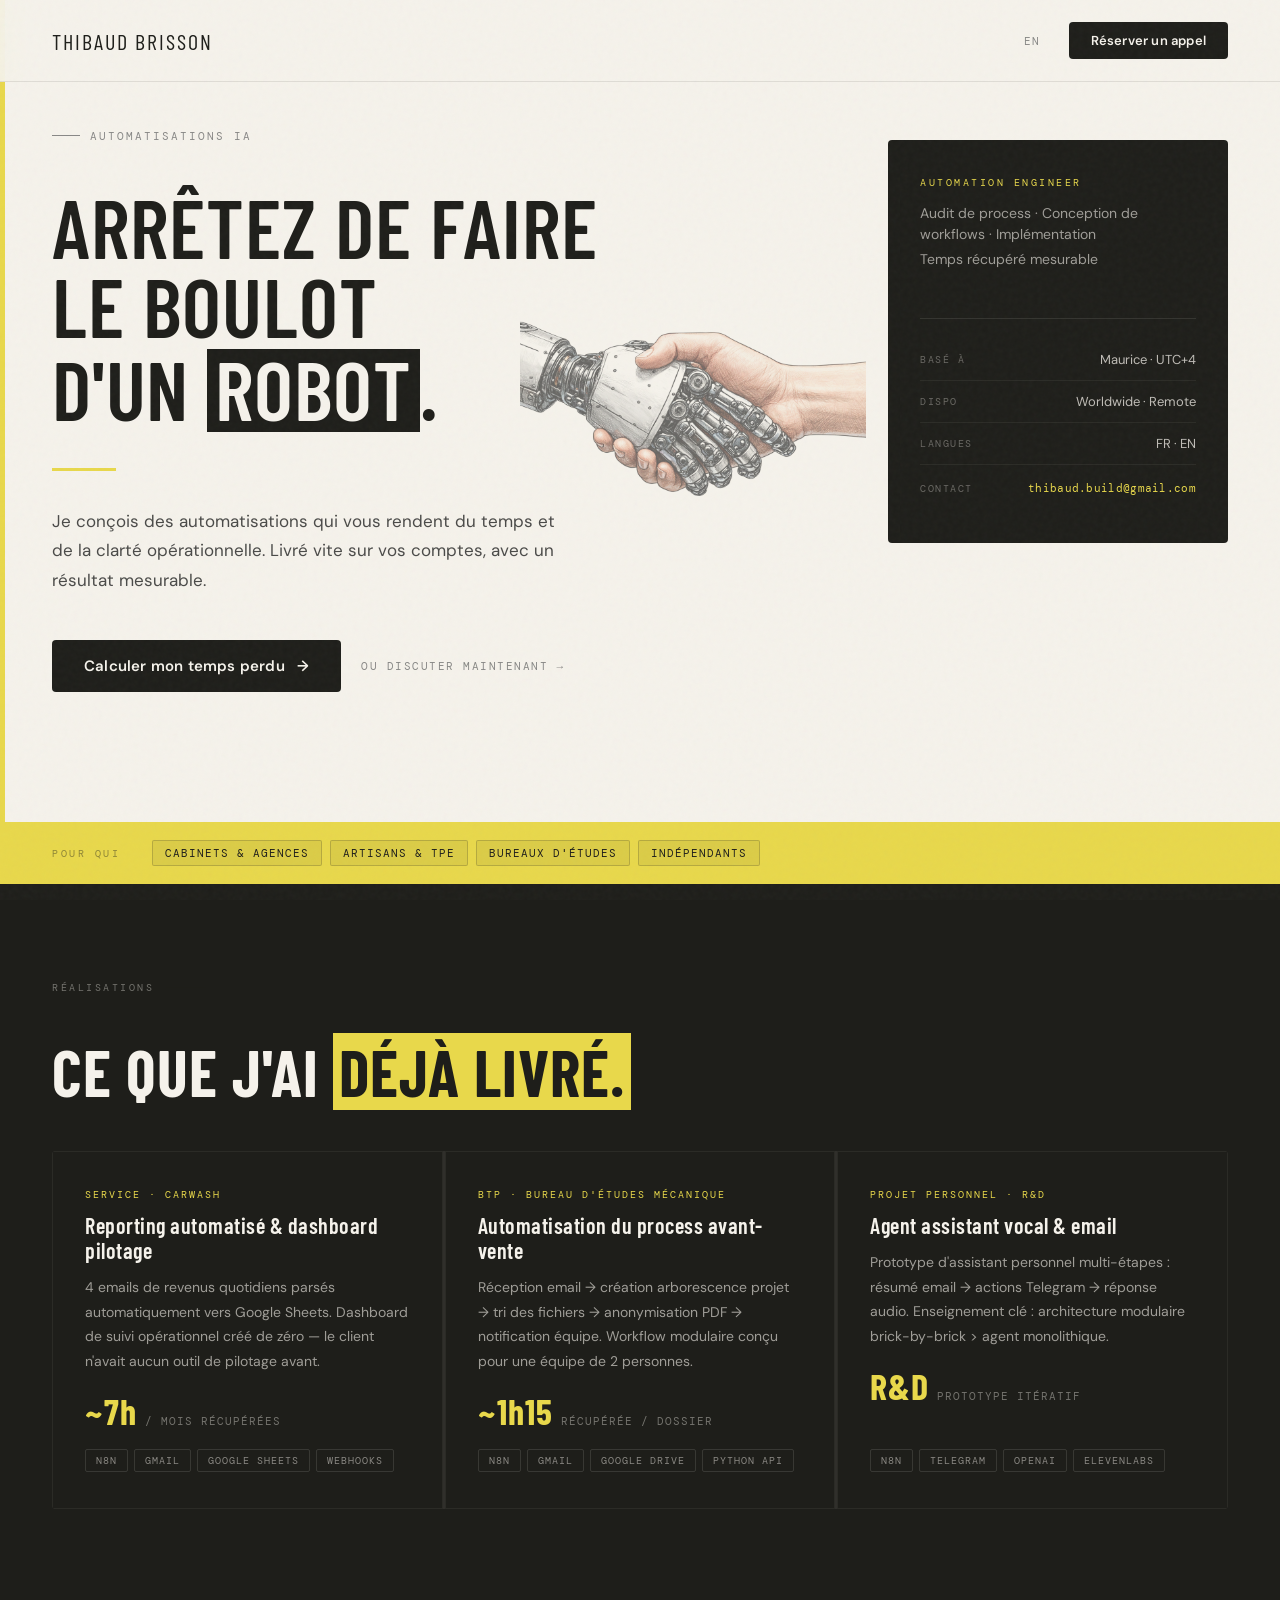
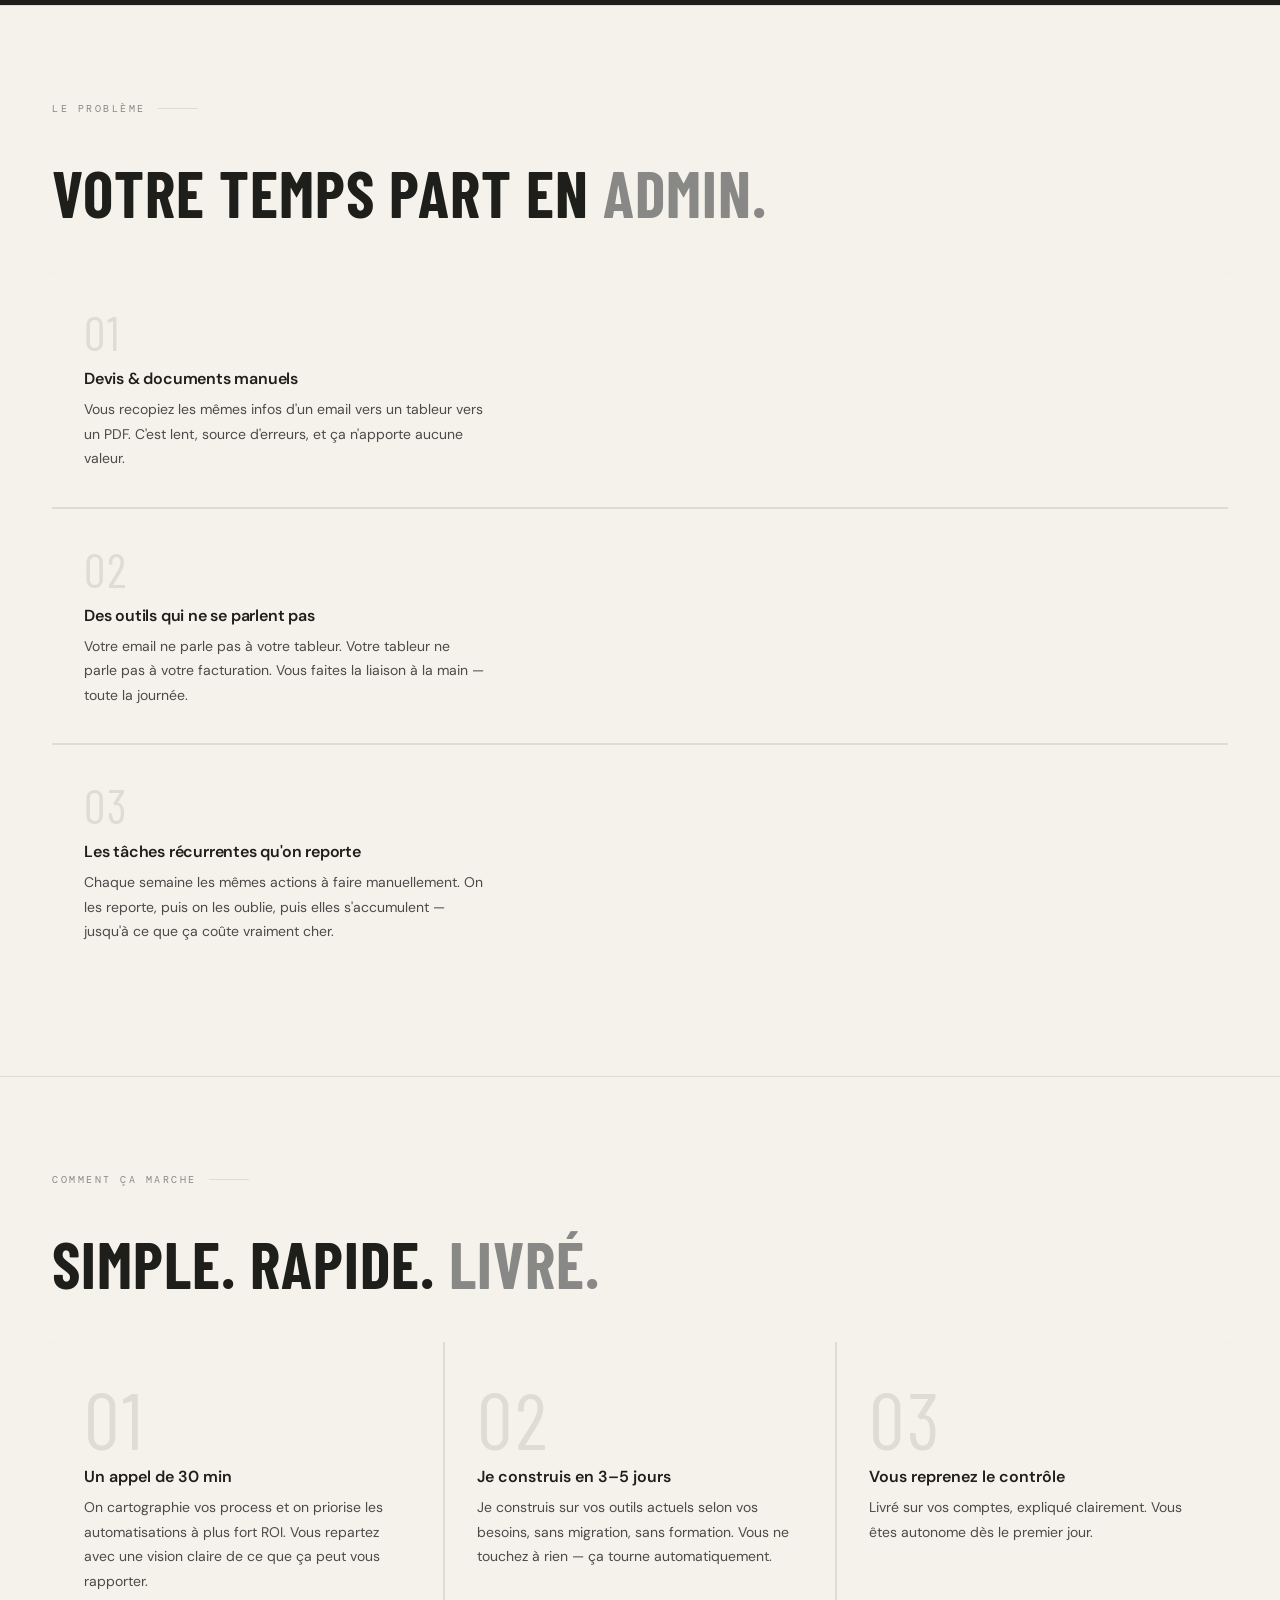
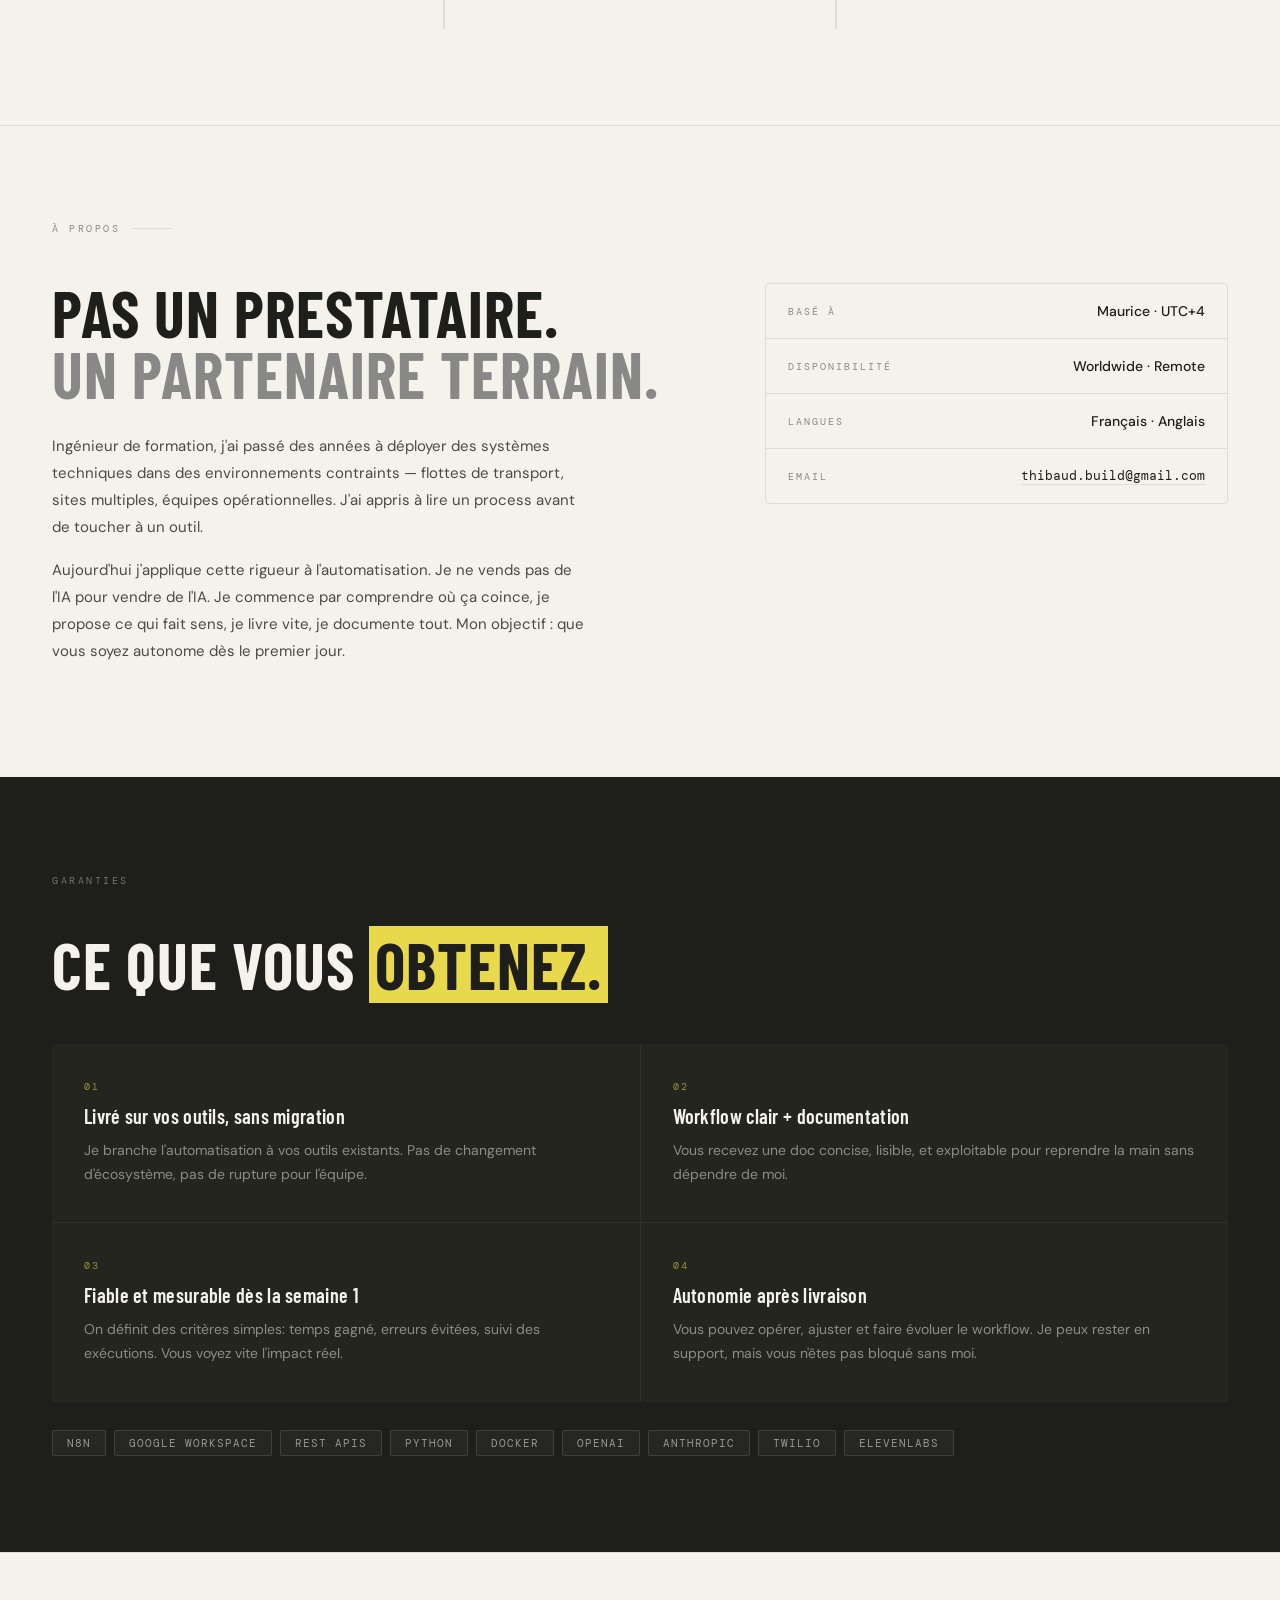
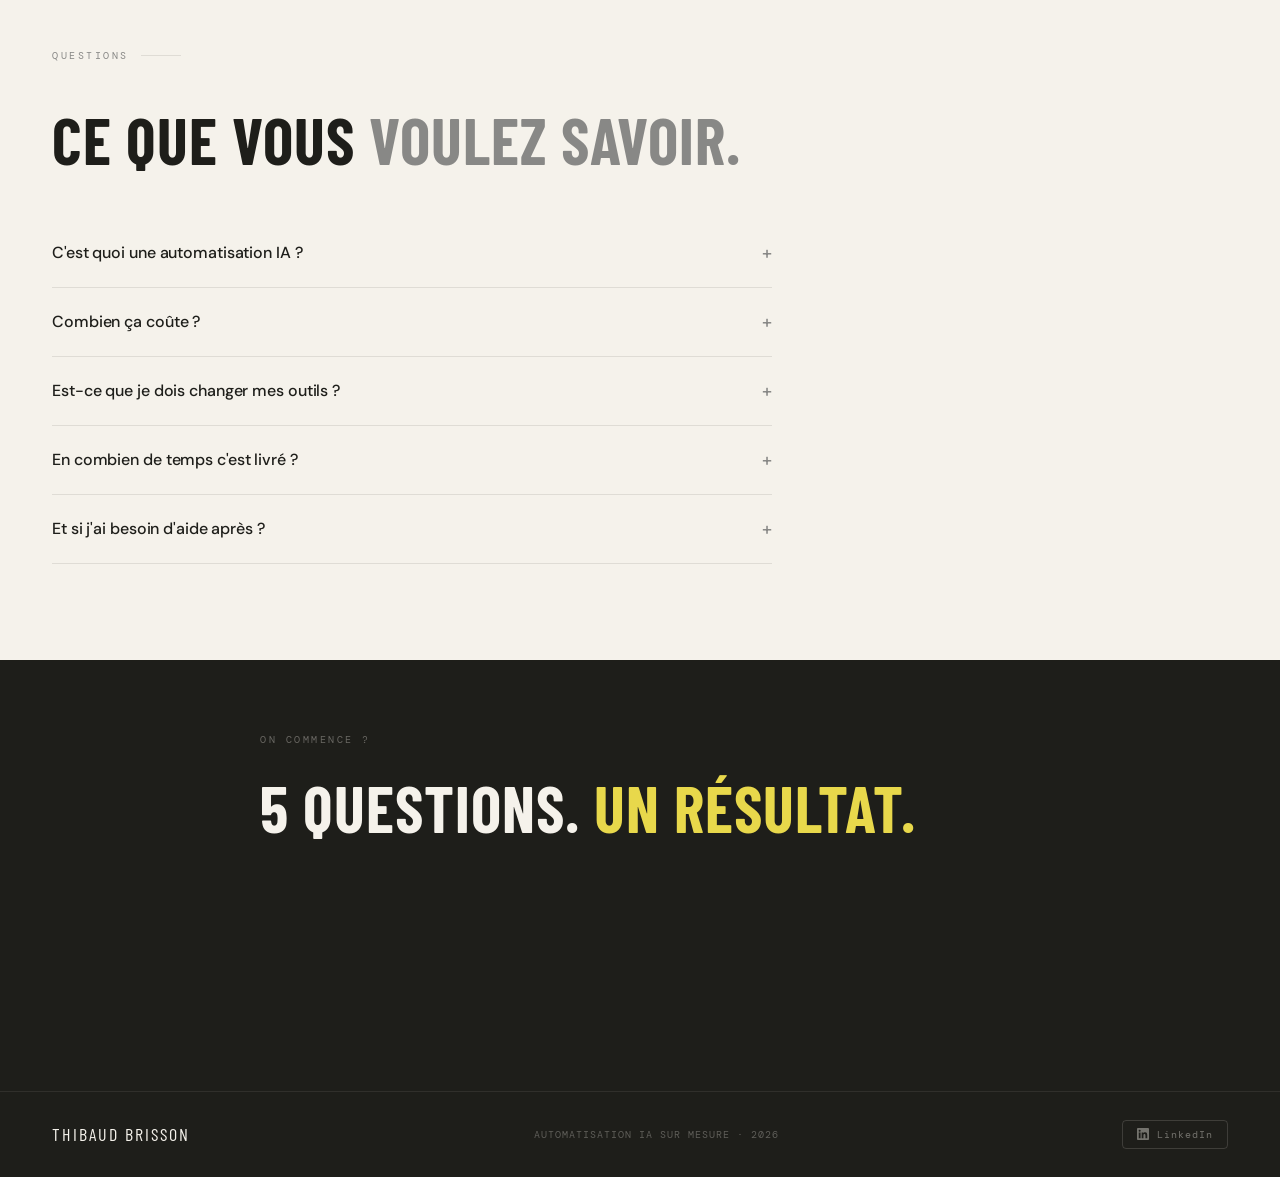
==== commit 7e9c034c: "Add files via upload" ====
--- a/index.html
+++ b/index.html
@@ -44,8 +44,8 @@
 
     <div class="hero-divider"></div>
 
-    <p class="hero-sub" data-fr="Je conçois et livre des automatisations qui éliminent le travail manuel à la racine — n8n, Google Workspace, APIs. Livré en 3–5 jours, sur vos comptes." data-en="I design and ship automations that eliminate manual work at its root — n8n, Google Workspace, APIs. Delivered in 3–5 days, on your accounts.">
-      Je conçois et livre des automatisations qui éliminent le travail manuel à la racine — n8n, Google Workspace, APIs. Livré en 3–5 jours, sur vos comptes.
+    <p class="hero-sub" data-fr="Je conçois des automatisations qui vous rendent du temps et de la clarté opérationnelle. Livré vite sur vos comptes, avec un résultat mesurable." data-en="I design automations that give you back time and operational clarity. Delivered fast on your own accounts, with measurable results.">
+      Je conçois des automatisations qui vous rendent du temps et de la clarté opérationnelle. Livré vite sur vos comptes, avec un résultat mesurable.
     </p>
 
     <div class="hero-actions">
@@ -63,8 +63,8 @@
       <div class="id-card-top">
         <div class="id-card-role" data-fr="Automation Engineer" data-en="Automation Engineer">Automation Engineer</div>
         <div class="id-card-summary">
-          <span data-fr="Audit de process · Conception de workflows" data-en="Process audits · Workflow design">Audit de process · Conception de workflows</span>
-          <span data-fr="Implémentation · Passation" data-en="Implementation · Passation">Implémentation · Passation</span>
+          <span data-fr="Audit de process · Conception de workflows · Implémentation" data-en="Process audits · Workflow design · Implementation">Audit de process · Conception de workflows · Implémentation</span>
+          <span data-fr="Temps récupéré mesurable" data-en="Measurable time saved">Temps récupéré mesurable</span>
         </div>
       </div>
       <div class="id-card-divider"></div>
@@ -80,7 +80,6 @@
         <span class="id-label" data-fr="Langues" data-en="Languages">Langues</span>
         <span class="id-val" data-fr="FR · EN" data-en="FR · EN">FR · EN</span>
       </div>
-      <div class="id-card-divider"></div>
       <div class="id-card-row id-card-row--cta">
         <span class="id-label">Contact</span>
         <a href="mailto:thibaud.build@gmail.com" class="id-email">thibaud.build@gmail.com</a>
@@ -284,7 +283,7 @@
       </div>
       <div class="faq-item">
         <button class="faq-q"><span data-fr="Combien ça coûte ?" data-en="How much does it cost?">Combien ça coûte ?</span><span class="faq-icon">+</span></button>
-        <div class="faq-a" data-fr="Chaque projet est différent. Une automatisation simple démarre autour de 600€ — one-shot, sans abonnement. Vous payez une fois, ça tourne tout seul sur vos propres comptes." data-en="Every project is different. A simple automation starts around €600 — one-shot, no subscription. Pay once, runs on your own accounts.">Chaque projet est différent. Une automatisation simple démarre autour de 600€ — one-shot, sans abonnement. Vous payez une fois, ça tourne tout seul sur vos propres comptes.</div>
+        <div class="faq-a" data-fr="Chaque projet est différent. Un workflow unique peut démarrer autour de 800€, en one-shot, sans abonnement. Le prix dépend du périmètre, des intégrations et du niveau de fiabilité attendu." data-en="Every project is different. A simple automation starts around €600 — one-shot, no subscription. Pay once, runs on your own accounts.">Chaque projet est différent. Un workflow unique peut démarrer autour de 800€, en one-shot, sans abonnement. Le prix dépend du périmètre, des intégrations et du niveau de fiabilité attendu.</div>
       </div>
       <div class="faq-item">
         <button class="faq-q"><span data-fr="Est-ce que je dois changer mes outils ?" data-en="Do I need to change my tools?">Est-ce que je dois changer mes outils ?</span><span class="faq-icon">+</span></button>
